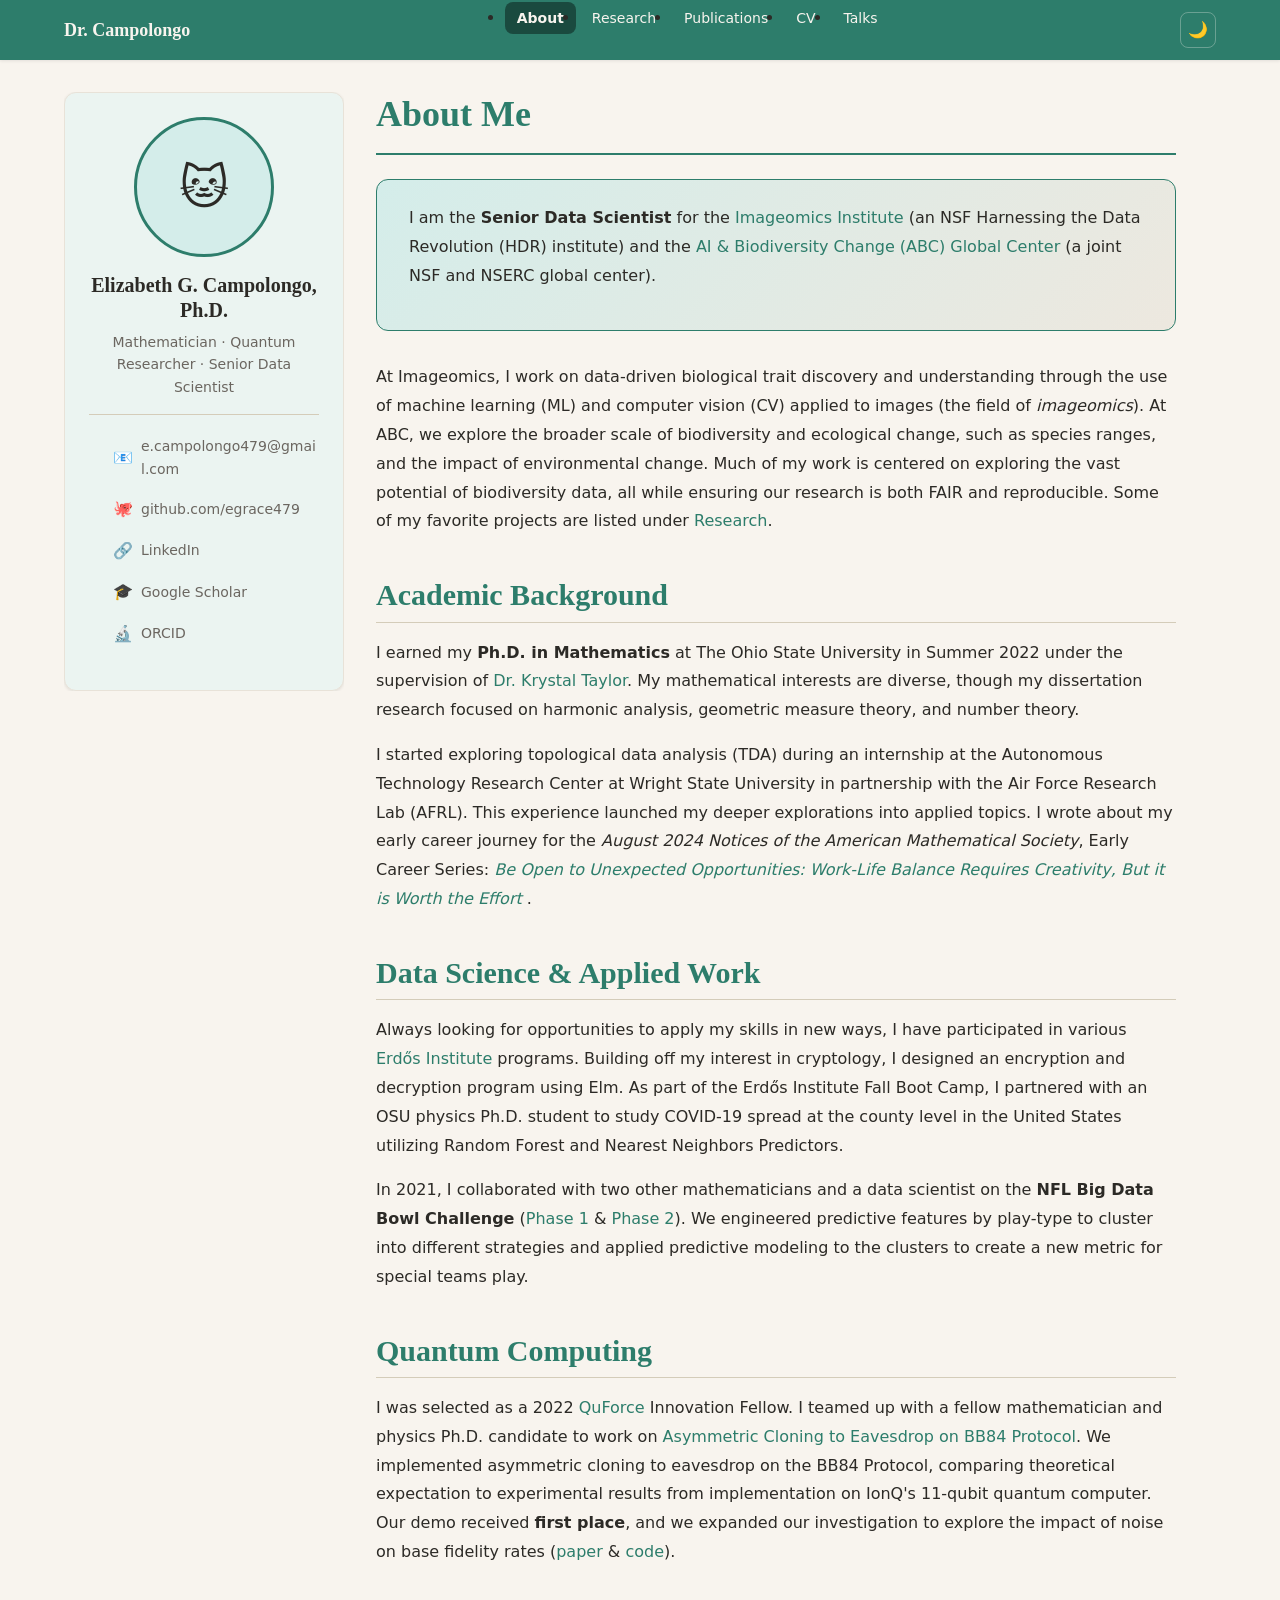
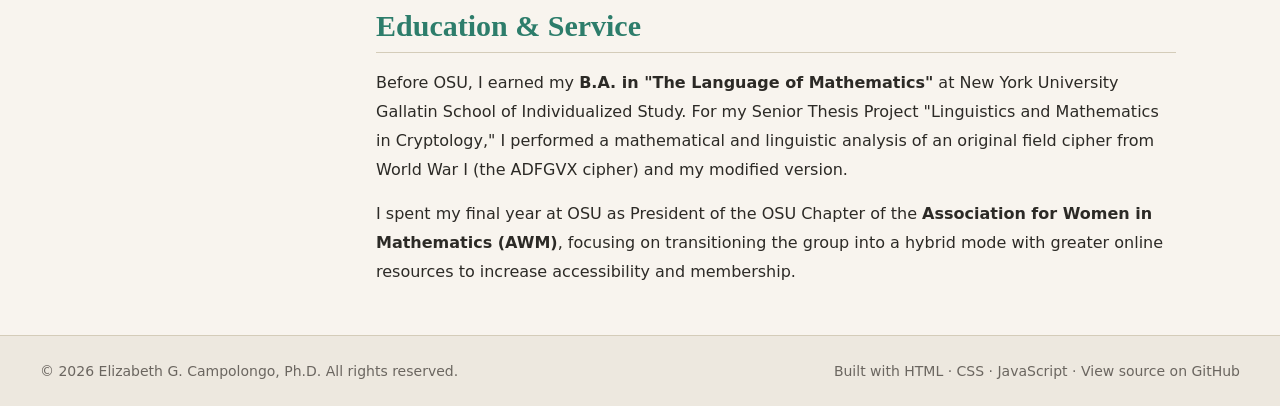
==== index.html @ 902d4674 "Add complete HTML/CSS/JS website redesign with dark mode and cat theme Agent-Logs-Url: https://githu" ====
<!DOCTYPE html>
<html lang="en" data-theme="light">
<head>
  <meta charset="UTF-8">
  <meta name="viewport" content="width=device-width, initial-scale=1.0">
  <meta name="description"
        content="Elizabeth G. Campolongo, Ph.D. — Mathematician, Quantum Researcher,
                 and Senior Data Scientist at the Imageomics Institute.">
  <title>About | Dr. Elizabeth G. Campolongo</title>

  <!-- Favicon -->
  <link rel="icon" type="image/png"
        href="https://github.com/user-attachments/assets/1509118f-3210-46f3-b133-2cf7e31e3d66">

  <!-- Stylesheets (order matters: variables first) -->
  <link rel="stylesheet" href="css/variables.css">
  <link rel="stylesheet" href="css/reset.css">
  <link rel="stylesheet" href="css/layout.css">
  <link rel="stylesheet" href="css/typography.css">
  <link rel="stylesheet" href="css/components.css">
  <link rel="stylesheet" href="css/responsive.css">

  <!--
    Apply saved theme before first paint to prevent a flash of the wrong theme.
    This tiny inline script must run synchronously in <head>.
  -->
  <script>
    (function () {
      var t = localStorage.getItem('egrace-theme') ||
        (window.matchMedia('(prefers-color-scheme: dark)').matches ? 'dark' : 'light');
      document.documentElement.setAttribute('data-theme', t);
    })();
  </script>
</head>
<body>

  <!-- ── Navigation (injected by components.js) ───────────────────────────── -->
  <header id="site-header" role="banner"></header>

  <!-- ── Page Body ────────────────────────────────────────────────────────── -->
  <div class="page-wrapper">

    <!-- Author sidebar (injected by components.js) -->
    <aside id="site-sidebar" role="complementary" aria-label="Author profile"></aside>

    <!-- Main content -->
    <main id="main-content" role="main">
      <article class="page-content">
        <h1 class="page-title">About Me</h1>

        <!-- Quick-role intro highlight -->
        <div class="highlight-box" role="note">
          <p>
            I am the <strong>Senior Data Scientist</strong> for the
            <a href="https://imageomics.org/" target="_blank" rel="noopener noreferrer">Imageomics Institute</a>
            (an NSF Harnessing the Data Revolution (HDR) institute) and the
            <a href="http://abcresearchcenter.org/" target="_blank" rel="noopener noreferrer">AI &amp; Biodiversity Change (ABC) Global Center</a>
            (a joint NSF and NSERC global center).
          </p>
        </div>

        <!-- Bio -->
        <p>
          At Imageomics, I work on data-driven biological trait discovery and understanding
          through the use of machine learning (ML) and computer vision (CV) applied to images
          (the field of <em>imageomics</em>). At ABC, we explore the broader scale of biodiversity
          and ecological change, such as species ranges, and the impact of environmental change.
          Much of my work is centered on exploring the vast potential of biodiversity data, all
          while ensuring our research is both FAIR and reproducible.
          Some of my favorite projects are listed under <a href="research.html">Research</a>.
        </p>

        <h2>Academic Background</h2>
        <p>
          I earned my <strong>Ph.D. in Mathematics</strong> at The Ohio State University in
          Summer 2022 under the supervision of
          <a href="https://u.osu.edu/taylor.2952/" target="_blank" rel="noopener noreferrer">Dr. Krystal Taylor</a>.
          My mathematical interests are diverse, though my dissertation research focused on
          harmonic analysis, geometric measure theory, and number theory.
        </p>
        <p>
          I started exploring topological data analysis (TDA) during an internship at the
          Autonomous Technology Research Center at Wright State University in partnership with
          the Air Force Research Lab (AFRL). This experience launched my deeper explorations
          into applied topics. I wrote about my early career journey for the
          <em>August 2024 Notices of the American Mathematical Society</em>, Early Career Series:
          <a href="https://www.ams.org/journals/notices/202407/noti2970/noti2970.html?adat=August%202024&trk=2970&pdfissue=202407&pdffile=rnoti-p892.pdf&cat=none&type=.html"
             target="_blank" rel="noopener noreferrer">
            <em>Be Open to Unexpected Opportunities: Work-Life Balance Requires Creativity,
            But it is Worth the Effort</em>
          </a>.
        </p>

        <h2>Data Science &amp; Applied Work</h2>
        <p>
          Always looking for opportunities to apply my skills in new ways, I have participated
          in various
          <a href="https://www.erdosinstitute.org/" target="_blank" rel="noopener noreferrer">Erdős Institute</a>
          programs. Building off my interest in cryptology, I designed an encryption and
          decryption program using Elm. As part of the Erdős Institute Fall Boot Camp, I
          partnered with an OSU physics Ph.D. student to study COVID-19 spread at the county
          level in the United States utilizing Random Forest and Nearest Neighbors Predictors.
        </p>
        <p>
          In 2021, I collaborated with two other mathematicians and a data scientist on the
          <strong>NFL Big Data Bowl Challenge</strong>
          (<a href="https://github.com/egrace479/NFL-BDB-2022" target="_blank" rel="noopener noreferrer">Phase 1</a>
          &amp;
          <a href="https://github.com/egrace479/NFL_TDA" target="_blank" rel="noopener noreferrer">Phase 2</a>).
          We engineered predictive features by play-type to cluster into different strategies
          and applied predictive modeling to the clusters to create a new metric for special
          teams play.
        </p>

        <h2>Quantum Computing</h2>
        <p>
          I was selected as a 2022
          <a href="https://quforce.org/" target="_blank" rel="noopener noreferrer">QuForce</a>
          Innovation Fellow. I teamed up with a fellow mathematician and physics Ph.D. candidate
          to work on
          <a href="https://github.com/egrace479/QuForceBB84Proj" target="_blank" rel="noopener noreferrer">Asymmetric Cloning to Eavesdrop on BB84 Protocol</a>.
          We implemented asymmetric cloning to eavesdrop on the BB84 Protocol, comparing
          theoretical expectation to experimental results from implementation on IonQ's 11-qubit
          quantum computer. Our demo received <strong>first place</strong>, and we expanded our
          investigation to explore the impact of noise on base fidelity rates
          (<a href="https://arxiv.org/abs/2409.16284" target="_blank" rel="noopener noreferrer">paper</a>
          &amp;
          <a href="https://github.com/egrace479/asymmetric-cloning-BB84" target="_blank" rel="noopener noreferrer">code</a>).
        </p>

        <h2>Education &amp; Service</h2>
        <p>
          Before OSU, I earned my <strong>B.A. in "The Language of Mathematics"</strong> at
          New York University Gallatin School of Individualized Study. For my Senior Thesis
          Project "Linguistics and Mathematics in Cryptology," I performed a mathematical and
          linguistic analysis of an original field cipher from World War I (the ADFGVX cipher)
          and my modified version.
        </p>
        <p>
          I spent my final year at OSU as President of the OSU Chapter of the
          <strong>Association for Women in Mathematics (AWM)</strong>, focusing on transitioning
          the group into a hybrid mode with greater online resources to increase accessibility
          and membership.
        </p>
      </article>
    </main>
  </div>

  <!-- ── Footer (injected by components.js) ───────────────────────────────── -->
  <footer id="site-footer" role="contentinfo"></footer>

  <!-- Scripts -->
  <script src="js/components.js"></script>
  <script src="js/site.js"></script>
  <script>
    // Initialize shared components and site behaviour
    SiteComponents.init({ activePage: 'about' });
    SiteApp.init();
  </script>
</body>
</html>
---- css/variables.css ----
/**
 * CSS Custom Properties (Design Tokens)
 * ======================================
 * All theme colors, typography, spacing, and other design tokens are defined
 * here as CSS custom properties. To change the look of the site, edit these
 * values. Light-mode tokens live on :root; dark-mode overrides live on
 * [data-theme="dark"].
 *
 * Color Palette Inspiration
 * --------------------------
 * Warm academic tones pulled from the site mascot (a gray-striped cat with
 * vivid green eyes, bookshelf backgrounds, and warm wood tones).
 */

/* ── Light Mode (default) ─────────────────────────────────────────────────── */
:root {
  /* Backgrounds */
  --bg-primary:      #F8F4EE;  /* warm cream — main page background            */
  --bg-secondary:    #EDE8DF;  /* slightly darker cream — alternating sections  */
  --bg-sidebar:      #EBF4F1;  /* soft mint — sidebar background               */
  --bg-card:         #FFFFFF;  /* white — card / panel backgrounds             */
  --bg-code:         #F3EFE8;  /* warm off-white — inline code backgrounds     */

  /* Text */
  --text-primary:    #2C2A26;  /* warm charcoal — body text                    */
  --text-secondary:  #6B6660;  /* medium warm gray — captions, meta text       */
  --text-inverted:   #F8F4EE;  /* light cream — text on dark backgrounds       */

  /* Accent Colors */
  --accent-primary:  #2D7D6B;  /* deep teal (cat-eye green meets scholarly)    */
  --accent-hover:    #235F52;  /* darker teal — hover/active state             */
  --accent-secondary:#5B8A3C;  /* forest green — secondary emphasis            */
  --accent-warm:     #C17F3B;  /* warm amber — warm highlights, tags           */
  --accent-light:    #D4EDEA;  /* very light teal — subtle backgrounds         */

  /* Links */
  --link-color:      #2D7D6B;
  --link-hover:      #235F52;
  --link-visited:    #4A6B8A;

  /* Borders & Dividers */
  --border-color:    #D4CCB9;
  --border-subtle:   #E8E2D8;

  /* Shadows */
  --shadow-sm:       0 1px 3px rgba(44, 42, 38, 0.10);
  --shadow-md:       0 4px 12px rgba(44, 42, 38, 0.12);
  --shadow-lg:       0 8px 24px rgba(44, 42, 38, 0.14);

  /* Navigation */
  --nav-bg:          #2D7D6B;
  --nav-text:        #F8F4EE;
  --nav-hover-bg:    #235F52;
  --nav-active-bg:   #1A4A3F;

  /* ── Typography ──────────────────────────────────────────────────────────── */
  --font-serif:      Georgia, 'Times New Roman', Times, serif;
  --font-sans:       system-ui, -apple-system, 'Segoe UI', Roboto, Helvetica, Arial, sans-serif;
  --font-mono:       'SFMono-Regular', Consolas, 'Liberation Mono', Menlo, monospace;

  --font-size-xs:    0.75rem;   /*  12px */
  --font-size-sm:    0.875rem;  /*  14px */
  --font-size-base:  1rem;      /*  16px */
  --font-size-md:    1.125rem;  /*  18px */
  --font-size-lg:    1.25rem;   /*  20px */
  --font-size-xl:    1.5rem;    /*  24px */
  --font-size-2xl:   1.875rem;  /*  30px */
  --font-size-3xl:   2.25rem;   /*  36px */

  --line-height-tight:  1.25;
  --line-height-normal: 1.6;
  --line-height-loose:  1.8;

  --font-weight-normal: 400;
  --font-weight-medium: 500;
  --font-weight-semi:   600;
  --font-weight-bold:   700;

  /* ── Spacing ─────────────────────────────────────────────────────────────── */
  --space-1:   0.25rem;   /*  4px */
  --space-2:   0.5rem;    /*  8px */
  --space-3:   0.75rem;   /* 12px */
  --space-4:   1rem;      /* 16px */
  --space-5:   1.25rem;   /* 20px */
  --space-6:   1.5rem;    /* 24px */
  --space-8:   2rem;      /* 32px */
  --space-10:  2.5rem;    /* 40px */
  --space-12:  3rem;      /* 48px */
  --space-16:  4rem;      /* 64px */

  /* ── Layout ──────────────────────────────────────────────────────────────── */
  --sidebar-width:   280px;
  --content-max-width: 800px;
  --page-max-width:  1200px;
  --nav-height:      60px;

  /* ── Border Radius ───────────────────────────────────────────────────────── */
  --radius-sm:   4px;
  --radius-md:   8px;
  --radius-lg:   12px;
  --radius-full: 9999px;

  /* ── Transitions ─────────────────────────────────────────────────────────── */
  --transition-fast:   150ms ease;
  --transition-normal: 250ms ease;
  --transition-slow:   400ms ease;
}

/* ── Dark Mode ────────────────────────────────────────────────────────────── */
[data-theme="dark"] {
  /* Backgrounds */
  --bg-primary:      #1C1E2B;  /* dark navy                                    */
  --bg-secondary:    #252836;  /* slightly lighter navy                        */
  --bg-sidebar:      #1A2626;  /* dark teal-black                              */
  --bg-card:         #252836;  /* card backgrounds                             */
  --bg-code:         #1F2232;  /* darker navy for code                         */

  /* Text */
  --text-primary:    #E6E2DC;  /* light warm cream                             */
  --text-secondary:  #A8A4A0;  /* medium light warm gray                       */
  --text-inverted:   #1C1E2B;  /* dark — text on light backgrounds             */

  /* Accent Colors */
  --accent-primary:  #4DBFA0;  /* lighter teal for readability on dark bg      */
  --accent-hover:    #3DA88A;  /* slightly darker teal                         */
  --accent-secondary:#7EC354;  /* lighter forest green                         */
  --accent-warm:     #E0A455;  /* lighter amber                                */
  --accent-light:    #1E3535;  /* dark teal — subtle background on dark        */

  /* Links */
  --link-color:      #4DBFA0;
  --link-hover:      #3DA88A;
  --link-visited:    #7A9CC0;

  /* Borders & Dividers */
  --border-color:    #3A4050;
  --border-subtle:   #2E3240;

  /* Shadows */
  --shadow-sm:       0 1px 3px rgba(0, 0, 0, 0.30);
  --shadow-md:       0 4px 12px rgba(0, 0, 0, 0.40);
  --shadow-lg:       0 8px 24px rgba(0, 0, 0, 0.50);

  /* Navigation */
  --nav-bg:          #1A2626;
  --nav-text:        #E6E2DC;
  --nav-hover-bg:    #243535;
  --nav-active-bg:   #2D7D6B;
}
---- css/layout.css ----
/**
 * Layout
 * =======
 * Structural layout: navigation, page wrapper, sidebar, main content area,
 * and footer. Uses CSS Grid and Flexbox for a clean, responsive two-column
 * layout (sidebar + main content).
 */

/* ── Body ─────────────────────────────────────────────────────────────────── */
body {
  background-color: var(--bg-primary);
  color: var(--text-primary);
  font-family: var(--font-sans);
  font-size: var(--font-size-base);
  min-height: 100vh;
  display: flex;
  flex-direction: column;
  transition: background-color var(--transition-normal),
              color var(--transition-normal);
}

/* ── Top Navigation ───────────────────────────────────────────────────────── */
#site-header {
  position: sticky;
  top: 0;
  z-index: 100;
  background-color: var(--nav-bg);
  box-shadow: var(--shadow-sm);
}

.masthead {
  display: flex;
  align-items: center;
  justify-content: space-between;
  max-width: var(--page-max-width);
  margin: 0 auto;
  padding: 0 var(--space-6);
  height: var(--nav-height);
  gap: var(--space-4);
}

/* Site logo / name in nav */
.masthead__title {
  font-family: var(--font-serif);
  font-size: var(--font-size-md);
  font-weight: var(--font-weight-bold);
  color: var(--nav-text);
  text-decoration: none;
  white-space: nowrap;
  display: flex;
  align-items: center;
  gap: var(--space-2);
  flex-shrink: 0;
}

.masthead__title:hover,
.masthead__title:visited {
  color: var(--nav-text);
  text-decoration-color: transparent;
}

.masthead__title img {
  width: 32px;
  height: 32px;
  border-radius: var(--radius-full);
  object-fit: cover;
}

/* Navigation links */
.masthead__nav {
  display: flex;
  align-items: center;
  gap: var(--space-1);
  list-style: none;
  flex-wrap: wrap;
}

.masthead__nav-link {
  color: var(--nav-text);
  text-decoration: none;
  font-size: var(--font-size-sm);
  font-weight: var(--font-weight-medium);
  padding: var(--space-2) var(--space-3);
  border-radius: var(--radius-md);
  transition: background-color var(--transition-fast);
  white-space: nowrap;
}

.masthead__nav-link:hover,
.masthead__nav-link:visited {
  color: var(--nav-text);
  background-color: var(--nav-hover-bg);
  text-decoration-color: transparent;
}

.masthead__nav-link.active {
  background-color: var(--nav-active-bg);
  font-weight: var(--font-weight-semi);
}

/* Theme toggle and mobile menu buttons (right side of nav) */
.masthead__controls {
  display: flex;
  align-items: center;
  gap: var(--space-2);
  flex-shrink: 0;
}

.btn-icon {
  display: flex;
  align-items: center;
  justify-content: center;
  width: 36px;
  height: 36px;
  border-radius: var(--radius-md);
  color: var(--nav-text);
  background: transparent;
  border: 1px solid rgba(248, 244, 238, 0.3);
  cursor: pointer;
  font-size: var(--font-size-base);
  transition: background-color var(--transition-fast);
  line-height: 1;
}

.btn-icon:hover {
  background-color: var(--nav-hover-bg);
}

/* Mobile menu toggle — hidden on desktop */
#mobile-menu-toggle {
  display: none;
}

/* ── Page Wrapper (sidebar + main) ────────────────────────────────────────── */
.page-wrapper {
  display: flex;
  align-items: flex-start;
  max-width: var(--page-max-width);
  margin: 0 auto;
  padding: var(--space-8) var(--space-6);
  gap: var(--space-8);
  flex: 1;
  width: 100%;
}

/* ── Sidebar (Author Profile) ─────────────────────────────────────────────── */
#site-sidebar {
  width: var(--sidebar-width);
  flex-shrink: 0;
  position: sticky;
  top: calc(var(--nav-height) + var(--space-4));
  max-height: calc(100vh - var(--nav-height) - var(--space-8));
  overflow-y: auto;
  /* Hide scrollbar but allow scrolling */
  scrollbar-width: thin;
  scrollbar-color: var(--border-color) transparent;
}

.author-profile {
  background-color: var(--bg-sidebar);
  border-radius: var(--radius-lg);
  padding: var(--space-6);
  border: 1px solid var(--border-subtle);
  box-shadow: var(--shadow-sm);
  text-align: center;
}

.author-profile__avatar {
  width: 140px;
  height: 140px;
  border-radius: var(--radius-full);
  object-fit: cover;
  border: 3px solid var(--accent-primary);
  margin: 0 auto var(--space-4);
  box-shadow: var(--shadow-md);
}

/* Fallback avatar if image fails to load */
.author-profile__avatar-placeholder {
  width: 140px;
  height: 140px;
  border-radius: var(--radius-full);
  background-color: var(--accent-light);
  border: 3px solid var(--accent-primary);
  margin: 0 auto var(--space-4);
  display: flex;
  align-items: center;
  justify-content: center;
  font-size: 3rem;
}

.author-profile__name {
  font-family: var(--font-serif);
  font-size: var(--font-size-lg);
  font-weight: var(--font-weight-bold);
  color: var(--text-primary);
  margin-bottom: var(--space-2);
  line-height: var(--line-height-tight);
}

.author-profile__bio {
  font-size: var(--font-size-sm);
  color: var(--text-secondary);
  margin-bottom: var(--space-4);
  line-height: var(--line-height-normal);
}

.author-profile__divider {
  border-top: 1px solid var(--border-color);
  margin: var(--space-4) 0;
}

/* Contact and social links in sidebar */
.author-profile__links {
  list-style: none;
  text-align: left;
}

.author-profile__links li {
  display: flex;
  align-items: center;
  gap: var(--space-2);
  font-size: var(--font-size-sm);
  padding: var(--space-1) 0;
}

.author-profile__links a {
  color: var(--text-secondary);
  text-decoration: none;
  word-break: break-all;
  transition: color var(--transition-fast);
}

.author-profile__links a:hover {
  color: var(--accent-primary);
  text-decoration-color: var(--accent-primary);
}

.author-profile__links .link-icon {
  font-size: var(--font-size-base);
  flex-shrink: 0;
  width: 20px;
  text-align: center;
}

/* ── Main Content Area ────────────────────────────────────────────────────── */
#main-content {
  flex: 1;
  min-width: 0; /* prevent flex children from overflowing */
}

.page-content {
  max-width: var(--content-max-width);
}

/* ── Footer ───────────────────────────────────────────────────────────────── */
#site-footer {
  background-color: var(--bg-secondary);
  border-top: 1px solid var(--border-color);
  padding: var(--space-6) var(--space-6);
  margin-top: auto;
}

.footer-inner {
  max-width: var(--page-max-width);
  margin: 0 auto;
  display: flex;
  flex-wrap: wrap;
  align-items: center;
  justify-content: space-between;
  gap: var(--space-4);
  font-size: var(--font-size-sm);
  color: var(--text-secondary);
}

.footer-inner a {
  color: var(--text-secondary);
}

.footer-inner a:hover {
  color: var(--accent-primary);
}
---- css/typography.css ----
/**
 * Typography
 * ===========
 * Font sizes, weights, spacing, and styles for all text content. Headings
 * use a serif font (academic feel); body uses a clean sans-serif.
 */

/* ── Headings ─────────────────────────────────────────────────────────────── */
h1, h2, h3, h4, h5, h6 {
  font-family: var(--font-serif);
  color: var(--text-primary);
  line-height: var(--line-height-tight);
  font-weight: var(--font-weight-bold);
}

.page-title {
  font-size: var(--font-size-3xl);
  margin-bottom: var(--space-6);
  padding-bottom: var(--space-4);
  border-bottom: 2px solid var(--accent-primary);
  color: var(--accent-primary);
}

h2 {
  font-size: var(--font-size-2xl);
  margin-top: var(--space-10);
  margin-bottom: var(--space-4);
  color: var(--accent-primary);
  padding-bottom: var(--space-2);
  border-bottom: 1px solid var(--border-color);
}

h3 {
  font-size: var(--font-size-xl);
  margin-top: var(--space-6);
  margin-bottom: var(--space-3);
  color: var(--text-primary);
}

h4 {
  font-size: var(--font-size-lg);
  margin-top: var(--space-5);
  margin-bottom: var(--space-2);
  color: var(--text-primary);
}

h5 {
  font-size: var(--font-size-base);
  margin-top: var(--space-4);
  margin-bottom: var(--space-2);
  font-weight: var(--font-weight-semi);
  color: var(--text-secondary);
  text-transform: uppercase;
  letter-spacing: 0.05em;
}

/* ── Body Text ────────────────────────────────────────────────────────────── */
p {
  margin-bottom: var(--space-4);
  line-height: var(--line-height-loose);
  color: var(--text-primary);
}

/* ── Lists ────────────────────────────────────────────────────────────────── */
ul, ol {
  padding-left: var(--space-6);
  margin-bottom: var(--space-4);
}

li {
  margin-bottom: var(--space-2);
  line-height: var(--line-height-normal);
}

ul li {
  list-style-type: disc;
}

ol li {
  list-style-type: decimal;
}

/* Nested lists */
ul ul, ol ol, ul ol, ol ul {
  margin-top: var(--space-2);
  margin-bottom: var(--space-2);
}

/* ── Inline Elements ──────────────────────────────────────────────────────── */
strong, b {
  font-weight: var(--font-weight-bold);
}

em, i {
  font-style: italic;
}

/* Inline code */
code {
  font-family: var(--font-mono);
  font-size: 0.9em;
  background-color: var(--bg-code);
  color: var(--accent-warm);
  padding: 0.1em 0.35em;
  border-radius: var(--radius-sm);
  border: 1px solid var(--border-subtle);
}

/* Code blocks */
pre {
  background-color: var(--bg-code);
  border: 1px solid var(--border-color);
  border-radius: var(--radius-md);
  padding: var(--space-4);
  overflow-x: auto;
  margin-bottom: var(--space-6);
}

pre code {
  background: none;
  border: none;
  padding: 0;
  font-size: var(--font-size-sm);
  color: var(--text-primary);
}

/* Blockquotes */
blockquote {
  border-left: 4px solid var(--accent-primary);
  padding: var(--space-3) var(--space-5);
  margin: var(--space-6) 0;
  background-color: var(--accent-light);
  border-radius: 0 var(--radius-md) var(--radius-md) 0;
  font-style: italic;
  color: var(--text-secondary);
}

blockquote p:last-child {
  margin-bottom: 0;
}

/* ── CV / Academic Entries ────────────────────────────────────────────────── */
/* Used for CV-style "entry" sections */
.cv-section {
  margin-bottom: var(--space-8);
}

.cv-entry {
  margin-bottom: var(--space-6);
  padding-bottom: var(--space-6);
  border-bottom: 1px solid var(--border-subtle);
}

.cv-entry:last-child {
  border-bottom: none;
}

.cv-entry__header {
  display: flex;
  flex-wrap: wrap;
  justify-content: space-between;
  align-items: baseline;
  gap: var(--space-2);
  margin-bottom: var(--space-2);
}

.cv-entry__title {
  font-family: var(--font-serif);
  font-size: var(--font-size-md);
  font-weight: var(--font-weight-semi);
  color: var(--text-primary);
}

.cv-entry__org {
  font-style: italic;
  color: var(--text-secondary);
}

.cv-entry__date {
  font-size: var(--font-size-sm);
  color: var(--text-secondary);
  white-space: nowrap;
}

.cv-entry__details {
  font-size: var(--font-size-sm);
  color: var(--text-primary);
  margin-top: var(--space-2);
}

.cv-entry__details ul {
  margin-bottom: 0;
}

/* Publication entry */
.pub-entry {
  margin-bottom: var(--space-5);
  padding: var(--space-4);
  background-color: var(--bg-card);
  border: 1px solid var(--border-subtle);
  border-left: 4px solid var(--accent-primary);
  border-radius: 0 var(--radius-md) var(--radius-md) 0;
  transition: box-shadow var(--transition-fast);
}

.pub-entry:hover {
  box-shadow: var(--shadow-md);
}

.pub-entry__title {
  font-weight: var(--font-weight-semi);
  margin-bottom: var(--space-1);
  color: var(--text-primary);
}

.pub-entry__authors {
  font-size: var(--font-size-sm);
  color: var(--text-secondary);
  margin-bottom: var(--space-1);
}

.pub-entry__venue {
  font-size: var(--font-size-sm);
  color: var(--text-secondary);
  font-style: italic;
  margin-bottom: var(--space-2);
}

.pub-entry__links {
  display: flex;
  flex-wrap: wrap;
  gap: var(--space-2);
}

/* Download CV button area */
.cv-download-banner {
  display: flex;
  align-items: center;
  gap: var(--space-4);
  background-color: var(--accent-light);
  border: 1px solid var(--accent-primary);
  border-radius: var(--radius-md);
  padding: var(--space-4) var(--space-6);
  margin-bottom: var(--space-8);
}

.cv-download-banner p {
  margin-bottom: 0;
  color: var(--text-secondary);
  font-size: var(--font-size-sm);
}
---- css/components.css ----
/**
 * Components
 * ===========
 * Reusable UI components: buttons, badges/tags, cards, notices, and the
 * research project cards used on the Research page.
 */

/* ── Buttons ──────────────────────────────────────────────────────────────── */
.btn {
  display: inline-flex;
  align-items: center;
  justify-content: center;
  gap: var(--space-2);
  padding: var(--space-3) var(--space-5);
  font-size: var(--font-size-sm);
  font-weight: var(--font-weight-medium);
  border-radius: var(--radius-md);
  text-decoration: none;
  cursor: pointer;
  transition: background-color var(--transition-fast),
              color var(--transition-fast),
              box-shadow var(--transition-fast),
              border-color var(--transition-fast);
  border: 2px solid transparent;
  line-height: 1;
  white-space: nowrap;
}

/* Primary button */
.btn-primary {
  background-color: var(--accent-primary);
  color: var(--text-inverted);
  border-color: var(--accent-primary);
}

.btn-primary:hover,
.btn-primary:visited {
  background-color: var(--accent-hover);
  border-color: var(--accent-hover);
  color: var(--text-inverted);
  text-decoration-color: transparent;
  box-shadow: var(--shadow-md);
}

/* Outlined button */
.btn-outline {
  background-color: transparent;
  color: var(--accent-primary);
  border-color: var(--accent-primary);
}

.btn-outline:hover,
.btn-outline:visited {
  background-color: var(--accent-primary);
  color: var(--text-inverted);
  text-decoration-color: transparent;
}

/* Small button variant */
.btn-sm {
  padding: var(--space-1) var(--space-3);
  font-size: var(--font-size-xs);
}

/* ── Badges / Tags ────────────────────────────────────────────────────────── */
.badge {
  display: inline-flex;
  align-items: center;
  padding: 2px var(--space-3);
  font-size: var(--font-size-xs);
  font-weight: var(--font-weight-medium);
  border-radius: var(--radius-full);
  line-height: 1.6;
  white-space: nowrap;
  text-decoration: none;
}

.badge-teal {
  background-color: var(--accent-light);
  color: var(--accent-primary);
  border: 1px solid var(--accent-primary);
}

.badge-green {
  background-color: #EAF3E3;
  color: var(--accent-secondary);
  border: 1px solid var(--accent-secondary);
}

[data-theme="dark"] .badge-green {
  background-color: #1E2E18;
}

.badge-warm {
  background-color: #F7EDD8;
  color: #8B5A0A;
  border: 1px solid var(--accent-warm);
}

[data-theme="dark"] .badge-warm {
  background-color: #2E2010;
  color: var(--accent-warm);
}

/* ── Project / Research Cards ─────────────────────────────────────────────── */
.card {
  background-color: var(--bg-card);
  border: 1px solid var(--border-subtle);
  border-radius: var(--radius-lg);
  padding: var(--space-6);
  transition: box-shadow var(--transition-normal),
              transform var(--transition-normal);
}

.card:hover {
  box-shadow: var(--shadow-md);
  transform: translateY(-2px);
}

.card__title {
  font-family: var(--font-serif);
  font-size: var(--font-size-lg);
  font-weight: var(--font-weight-semi);
  color: var(--text-primary);
  margin-bottom: var(--space-2);
}

.card__title a {
  color: inherit;
  text-decoration: none;
}

.card__title a:hover {
  color: var(--accent-primary);
  text-decoration-color: var(--accent-primary);
}

.card__meta {
  font-size: var(--font-size-sm);
  color: var(--text-secondary);
  margin-bottom: var(--space-3);
  font-style: italic;
}

.card__description {
  font-size: var(--font-size-sm);
  color: var(--text-secondary);
  line-height: var(--line-height-normal);
  margin-bottom: var(--space-4);
}

.card__footer {
  display: flex;
  flex-wrap: wrap;
  gap: var(--space-2);
  align-items: center;
}

/* Project card grid */
.card-grid {
  display: grid;
  grid-template-columns: repeat(auto-fill, minmax(280px, 1fr));
  gap: var(--space-5);
  margin-bottom: var(--space-8);
}

/* ── Highlight / Featured Section ─────────────────────────────────────────── */
.highlight-box {
  background: linear-gradient(135deg, var(--accent-light) 0%, var(--bg-secondary) 100%);
  border: 1px solid var(--accent-primary);
  border-radius: var(--radius-lg);
  padding: var(--space-6) var(--space-8);
  margin-bottom: var(--space-8);
}

.highlight-box h2 {
  border-bottom: none;
  margin-top: 0;
  font-size: var(--font-size-xl);
}

/* ── Notice / Alert Boxes ─────────────────────────────────────────────────── */
.notice {
  border-radius: var(--radius-md);
  padding: var(--space-4) var(--space-5);
  margin-bottom: var(--space-5);
  border-left: 4px solid;
  font-size: var(--font-size-sm);
}

.notice p:last-child { margin-bottom: 0; }

.notice-info {
  background-color: var(--accent-light);
  border-color: var(--accent-primary);
  color: var(--text-primary);
}

.notice-warm {
  background-color: #FEF3E2;
  border-color: var(--accent-warm);
  color: var(--text-primary);
}

[data-theme="dark"] .notice-warm {
  background-color: #2A2010;
}

/* ── Award / Recognition Items ────────────────────────────────────────────── */
.award-item {
  display: flex;
  align-items: flex-start;
  gap: var(--space-3);
  padding: var(--space-3) 0;
  border-bottom: 1px solid var(--border-subtle);
}

.award-item:last-child {
  border-bottom: none;
}

.award-item__icon {
  font-size: var(--font-size-lg);
  flex-shrink: 0;
  margin-top: 2px;
}

.award-item__text {
  font-size: var(--font-size-sm);
  color: var(--text-primary);
  line-height: var(--line-height-normal);
}

/* ── Skills Grid ──────────────────────────────────────────────────────────── */
.skills-grid {
  display: grid;
  grid-template-columns: repeat(auto-fill, minmax(240px, 1fr));
  gap: var(--space-4);
  margin-bottom: var(--space-6);
}

.skill-category {
  background-color: var(--bg-card);
  border: 1px solid var(--border-subtle);
  border-radius: var(--radius-md);
  padding: var(--space-4);
}

.skill-category h4 {
  font-size: var(--font-size-sm);
  text-transform: uppercase;
  letter-spacing: 0.05em;
  color: var(--accent-primary);
  margin-bottom: var(--space-3);
  margin-top: 0;
}

.skill-tags {
  display: flex;
  flex-wrap: wrap;
  gap: var(--space-2);
}

/* ── 404 Page ─────────────────────────────────────────────────────────────── */
.page-404 {
  display: flex;
  flex-direction: column;
  align-items: center;
  text-align: center;
  padding: var(--space-12) var(--space-6);
  min-height: 60vh;
  justify-content: center;
}

.page-404 img {
  max-width: 560px;
  width: 100%;
  border-radius: var(--radius-lg);
  box-shadow: var(--shadow-lg);
  margin-bottom: var(--space-8);
}

.page-404 h1 {
  font-size: var(--font-size-3xl);
  color: var(--accent-primary);
  margin-bottom: var(--space-3);
}

.page-404 p {
  color: var(--text-secondary);
  font-size: var(--font-size-md);
  margin-bottom: var(--space-6);
  max-width: 420px;
}

/* ── Table of Contents / Jump Links ──────────────────────────────────────── */
.toc {
  background-color: var(--bg-secondary);
  border: 1px solid var(--border-color);
  border-radius: var(--radius-md);
  padding: var(--space-4) var(--space-5);
  margin-bottom: var(--space-8);
  font-size: var(--font-size-sm);
}

.toc__title {
  font-weight: var(--font-weight-semi);
  color: var(--text-secondary);
  text-transform: uppercase;
  letter-spacing: 0.05em;
  font-size: var(--font-size-xs);
  margin-bottom: var(--space-3);
  font-family: var(--font-sans);
}

.toc ul {
  list-style: none;
  padding: 0;
  margin: 0;
}

.toc li {
  margin-bottom: var(--space-1);
}

.toc a {
  color: var(--text-secondary);
  text-decoration: none;
  font-size: var(--font-size-sm);
}

.toc a:hover {
  color: var(--accent-primary);
}
---- css/responsive.css ----
/**
 * Responsive Design
 * ==================
 * Media queries for tablet and mobile viewports. The site uses a
 * desktop-first approach with breakpoints at 900px (tablet) and 600px
 * (mobile). The sidebar collapses into a drawer on small screens.
 *
 * Breakpoints:
 *   lg  > 900px  — full desktop layout (sidebar + content side-by-side)
 *   md  ≤ 900px  — tablet: sidebar collapses, single column
 *   sm  ≤ 600px  — mobile: tighter padding, stacked nav
 */

/* ── Tablet (≤ 900px) ─────────────────────────────────────────────────────── */
@media (max-width: 900px) {
  /* Show mobile menu toggle, hide desktop nav */
  #mobile-menu-toggle {
    display: flex;
  }

  .masthead__nav {
    /* Off-canvas drawer */
    position: fixed;
    top: var(--nav-height);
    right: 0;
    width: 240px;
    height: calc(100vh - var(--nav-height));
    background-color: var(--nav-bg);
    flex-direction: column;
    align-items: flex-start;
    gap: 0;
    padding: var(--space-4) var(--space-4);
    box-shadow: var(--shadow-lg);
    transform: translateX(100%);
    transition: transform var(--transition-normal);
    z-index: 99;
    overflow-y: auto;
    flex-wrap: nowrap;
  }

  .masthead__nav.is-open {
    transform: translateX(0);
  }

  .masthead__nav-link {
    width: 100%;
    padding: var(--space-3) var(--space-4);
    border-radius: var(--radius-sm);
  }

  /* Overlay when mobile menu is open */
  .nav-overlay {
    display: none;
    position: fixed;
    inset: 0;
    background: rgba(0,0,0,0.4);
    z-index: 98;
  }

  .nav-overlay.is-open {
    display: block;
  }

  /* Stack layout: sidebar above content */
  .page-wrapper {
    flex-direction: column;
    padding: var(--space-6) var(--space-5);
    gap: var(--space-6);
  }

  /* Sidebar becomes a horizontal strip */
  #site-sidebar {
    width: 100%;
    position: static;
    max-height: none;
    overflow: visible;
  }

  .author-profile {
    display: flex;
    align-items: center;
    text-align: left;
    gap: var(--space-5);
    padding: var(--space-4) var(--space-5);
  }

  .author-profile__avatar,
  .author-profile__avatar-placeholder {
    width: 80px;
    height: 80px;
    flex-shrink: 0;
    margin: 0;
  }

  .author-profile__content {
    flex: 1;
    min-width: 0;
  }

  .author-profile__name {
    font-size: var(--font-size-base);
    margin-bottom: var(--space-1);
  }

  .author-profile__bio {
    margin-bottom: var(--space-2);
  }

  .author-profile__divider {
    display: none;
  }

  .author-profile__links {
    display: flex;
    flex-wrap: wrap;
    gap: var(--space-3) var(--space-5);
  }

  /* Tighten card grids */
  .card-grid {
    grid-template-columns: 1fr;
  }
}

/* ── Mobile (≤ 600px) ─────────────────────────────────────────────────────── */
@media (max-width: 600px) {
  :root {
    --font-size-3xl: 1.75rem;
    --font-size-2xl: 1.5rem;
  }

  .masthead {
    padding: 0 var(--space-4);
  }

  .masthead__title span {
    display: none; /* show only logo icon on very small screens */
  }

  .page-wrapper {
    padding: var(--space-4) var(--space-4);
  }

  .author-profile {
    flex-direction: column;
    text-align: center;
  }

  .author-profile__avatar,
  .author-profile__avatar-placeholder {
    margin: 0 auto;
  }

  .author-profile__links {
    justify-content: center;
  }

  .page-404 img {
    max-width: 100%;
  }

  .cv-download-banner {
    flex-direction: column;
    text-align: center;
  }

  .highlight-box {
    padding: var(--space-4) var(--space-5);
  }

  /* Full-width buttons on mobile */
  .page-404 .btn {
    width: 100%;
    justify-content: center;
  }

  /* Stack CV entry headers vertically */
  .cv-entry__header {
    flex-direction: column;
  }
}

/* ── Print ────────────────────────────────────────────────────────────────── */
@media print {
  #site-header,
  #site-sidebar,
  #site-footer {
    display: none;
  }

  .page-wrapper {
    padding: 0;
  }

  #main-content {
    width: 100%;
  }

  a {
    text-decoration: underline;
    color: inherit;
  }

  /* Show link URLs after anchors for printed CV */
  .pub-entry a[href]::after {
    content: " (" attr(href) ")";
    font-size: 0.75em;
    color: #555;
  }
}
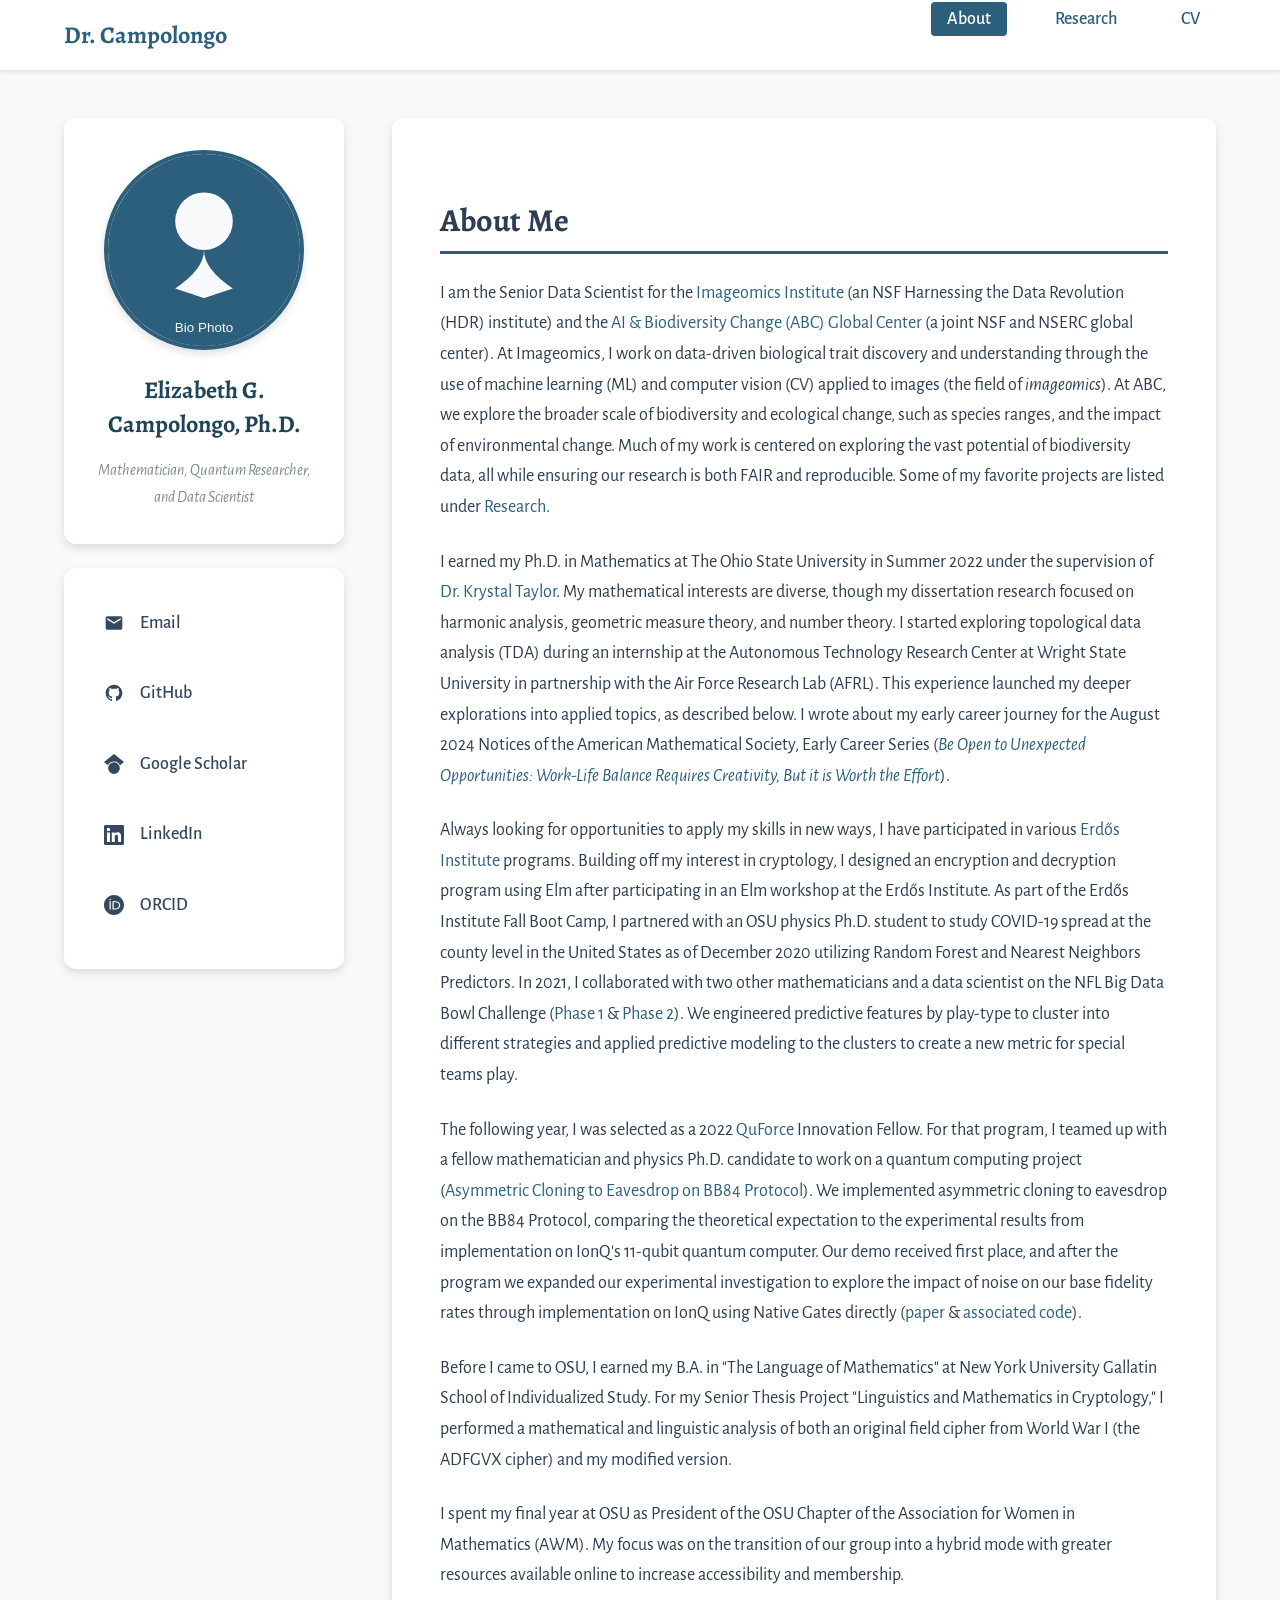
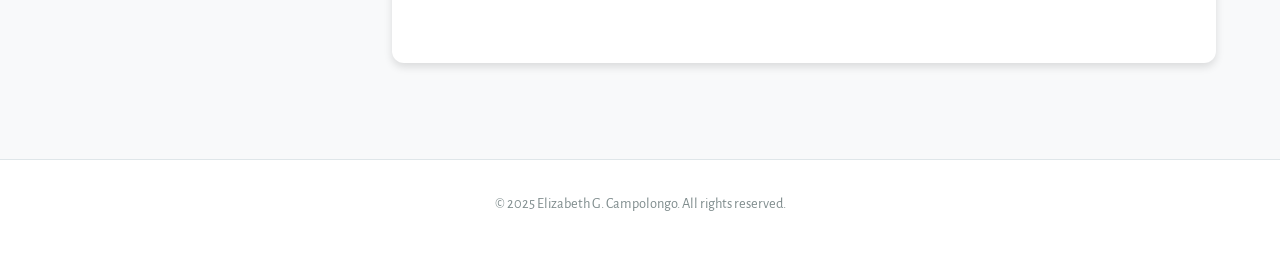
==== commit 19762730: "Add complete website structure with HTML, CSS, and documentation Agent-Logs-Url: https://github.com/" ====
--- a/index.html
+++ b/index.html
@@ -1,161 +1,108 @@
 <!DOCTYPE html>
-<html lang="en" data-theme="light">
+<html lang="en">
 <head>
-  <meta charset="UTF-8">
-  <meta name="viewport" content="width=device-width, initial-scale=1.0">
-  <meta name="description"
-        content="Elizabeth G. Campolongo, Ph.D. — Mathematician, Quantum Researcher,
-                 and Senior Data Scientist at the Imageomics Institute.">
-  <title>About | Dr. Elizabeth G. Campolongo</title>
+    <meta charset="UTF-8">
+    <meta name="viewport" content="width=device-width, initial-scale=1.0">
+    <meta name="description" content="Dr. Elizabeth G. Campolongo - Mathematician, Quantum Researcher, and Data Scientist">
+    <title>Dr. Elizabeth G. Campolongo</title>
 
-  <!-- Favicon -->
-  <link rel="icon" type="image/png"
-        href="https://github.com/user-attachments/assets/1509118f-3210-46f3-b133-2cf7e31e3d66">
+    <!-- Google Fonts -->
+    <link rel="preconnect" href="https://fonts.googleapis.com">
+    <link rel="preconnect" href="https://fonts.gstatic.com" crossorigin>
+    <link href="https://fonts.googleapis.com/css2?family=Alegreya+Sans:ital,wght@0,300;0,400;0,500;0,700;1,300;1,400&family=Alegreya:ital,wght@0,400;0,500;0,700;1,400;1,500&display=swap" rel="stylesheet">
 
-  <!-- Stylesheets (order matters: variables first) -->
-  <link rel="stylesheet" href="css/variables.css">
-  <link rel="stylesheet" href="css/reset.css">
-  <link rel="stylesheet" href="css/layout.css">
-  <link rel="stylesheet" href="css/typography.css">
-  <link rel="stylesheet" href="css/components.css">
-  <link rel="stylesheet" href="css/responsive.css">
+    <!-- Favicon -->
+    <link rel="icon" type="image/png" href="images/favicon.png">
 
-  <!--
-    Apply saved theme before first paint to prevent a flash of the wrong theme.
-    This tiny inline script must run synchronously in <head>.
-  -->
-  <script>
-    (function () {
-      var t = localStorage.getItem('egrace-theme') ||
-        (window.matchMedia('(prefers-color-scheme: dark)').matches ? 'dark' : 'light');
-      document.documentElement.setAttribute('data-theme', t);
-    })();
-  </script>
+    <!-- Stylesheet -->
+    <link rel="stylesheet" href="css/style.css">
 </head>
 <body>
+    <!-- Navigation -->
+    <nav class="main-nav">
+        <div class="nav-content">
+            <a href="index.html" class="nav-logo">Dr. Campolongo</a>
+            <ul class="nav-links">
+                <li><a href="index.html" class="active">About</a></li>
+                <li><a href="research.html">Research</a></li>
+                <li><a href="cv.html">CV</a></li>
+            </ul>
+        </div>
+    </nav>
 
-  <!-- ── Navigation (injected by components.js) ───────────────────────────── -->
-  <header id="site-header" role="banner"></header>
+    <!-- Main Content -->
+    <main class="container">
+        <div class="content-wrapper">
+            <!-- Sidebar -->
+            <aside class="sidebar">
+                <div class="profile-section">
+                    <div class="profile-image">
+                        <!-- Placeholder for bio picture -->
+                        <img src="images/bio-photo.jpg" alt="Dr. Elizabeth G. Campolongo" onerror="this.src='images/placeholder-profile.svg'">
+                    </div>
+                    <h1 class="profile-name">Elizabeth G. Campolongo, Ph.D.</h1>
+                    <p class="profile-title">Mathematician, Quantum Researcher, and Data Scientist</p>
+                </div>
 
-  <!-- ── Page Body ────────────────────────────────────────────────────────── -->
-  <div class="page-wrapper">
+                <!-- Social Links -->
+                <div class="social-links">
+                    <a href="mailto:e.campolongo479@gmail.com" class="social-link" aria-label="Email">
+                        <svg viewBox="0 0 24 24" fill="currentColor">
+                            <path d="M20 4H4c-1.1 0-2 .9-2 2v12c0 1.1.9 2 2 2h16c1.1 0 2-.9 2-2V6c0-1.1-.9-2-2-2zm0 4l-8 5-8-5V6l8 5 8-5v2z"/>
+                        </svg>
+                        <span>Email</span>
+                    </a>
+                    <a href="https://github.com/egrace479" class="social-link" aria-label="GitHub" target="_blank" rel="noopener">
+                        <svg viewBox="0 0 24 24" fill="currentColor">
+                            <path d="M12 2C6.477 2 2 6.477 2 12c0 4.42 2.865 8.17 6.839 9.49.5.092.682-.217.682-.482 0-.237-.008-.866-.013-1.7-2.782.603-3.369-1.34-3.369-1.34-.454-1.156-1.11-1.463-1.11-1.463-.908-.62.069-.608.069-.608 1.003.07 1.531 1.03 1.531 1.03.892 1.529 2.341 1.087 2.91.832.092-.647.35-1.088.636-1.338-2.22-.253-4.555-1.11-4.555-4.943 0-1.091.39-1.984 1.029-2.683-.103-.253-.446-1.27.098-2.647 0 0 .84-.269 2.75 1.025A9.578 9.578 0 0112 6.836c.85.004 1.705.114 2.504.336 1.909-1.294 2.747-1.025 2.747-1.025.546 1.377.203 2.394.1 2.647.64.699 1.028 1.592 1.028 2.683 0 3.842-2.339 4.687-4.566 4.935.359.309.678.919.678 1.852 0 1.336-.012 2.415-.012 2.743 0 .267.18.578.688.48C19.138 20.167 22 16.418 22 12c0-5.523-4.477-10-10-10z"/>
+                        </svg>
+                        <span>GitHub</span>
+                    </a>
+                    <a href="https://scholar.google.com/citations?user=GO6Y7SEAAAAJ&hl=en" class="social-link" aria-label="Google Scholar" target="_blank" rel="noopener">
+                        <svg viewBox="0 0 24 24" fill="currentColor">
+                            <path d="M12 24a7 7 0 110-14 7 7 0 010 14zm0-24L0 9.5l4.838 3.94A8 8 0 0112 9a8 8 0 017.162 4.44L24 9.5z"/>
+                        </svg>
+                        <span>Google Scholar</span>
+                    </a>
+                    <a href="https://www.linkedin.com/in/elizabethcampolongo/" class="social-link" aria-label="LinkedIn" target="_blank" rel="noopener">
+                        <svg viewBox="0 0 24 24" fill="currentColor">
+                            <path d="M20.447 20.452h-3.554v-5.569c0-1.328-.027-3.037-1.852-3.037-1.853 0-2.136 1.445-2.136 2.939v5.667H9.351V9h3.414v1.561h.046c.477-.9 1.637-1.85 3.37-1.85 3.601 0 4.267 2.37 4.267 5.455v6.286zM5.337 7.433c-1.144 0-2.063-.926-2.063-2.065 0-1.138.92-2.063 2.063-2.063 1.14 0 2.064.925 2.064 2.063 0 1.139-.925 2.065-2.064 2.065zm1.782 13.019H3.555V9h3.564v11.452zM22.225 0H1.771C.792 0 0 .774 0 1.729v20.542C0 23.227.792 24 1.771 24h20.451C23.2 24 24 23.227 24 22.271V1.729C24 .774 23.2 0 22.222 0h.003z"/>
+                        </svg>
+                        <span>LinkedIn</span>
+                    </a>
+                    <a href="http://orcid.org/0000-0003-0846-2413" class="social-link" aria-label="ORCID" target="_blank" rel="noopener">
+                        <svg viewBox="0 0 24 24" fill="currentColor">
+                            <path d="M12 0C5.372 0 0 5.372 0 12s5.372 12 12 12 12-5.372 12-12S18.628 0 12 0zM7.369 4.378c.525 0 .947.431.947.947s-.422.947-.947.947a.95.95 0 01-.947-.947c0-.525.422-.947.947-.947zm-.722 3.038h1.444v10.041H6.647V7.416zm3.562 0h3.9c3.712 0 5.344 2.653 5.344 5.025 0 2.578-2.016 5.016-5.325 5.016h-3.919V7.416zm1.444 1.303v7.444h2.297c2.359 0 4.078-1.266 4.078-3.722 0-2.25-1.544-3.722-4.078-3.722h-2.297z"/>
+                        </svg>
+                        <span>ORCID</span>
+                    </a>
+                </div>
+            </aside>
 
-    <!-- Author sidebar (injected by components.js) -->
-    <aside id="site-sidebar" role="complementary" aria-label="Author profile"></aside>
+            <!-- Main Content Area -->
+            <article class="main-content">
+                <h2>About Me</h2>
 
-    <!-- Main content -->
-    <main id="main-content" role="main">
-      <article class="page-content">
-        <h1 class="page-title">About Me</h1>
+                <p>I am the Senior Data Scientist for the <a href="https://imageomics.org/" target="_blank" rel="noopener">Imageomics Institute</a> (an NSF Harnessing the Data Revolution (HDR) institute) and the <a href="http://abcresearchcenter.org/" target="_blank" rel="noopener">AI & Biodiversity Change (ABC) Global Center</a> (a joint NSF and NSERC global center). At Imageomics, I work on data-driven biological trait discovery and understanding through the use of machine learning (ML) and computer vision (CV) applied to images (the field of <em>imageomics</em>). At ABC, we explore the broader scale of biodiversity and ecological change, such as species ranges, and the impact of environmental change. Much of my work is centered on exploring the vast potential of biodiversity data, all while ensuring our research is both FAIR and reproducible. Some of my favorite projects are listed under <a href="research.html">Research</a>.</p>
 
-        <!-- Quick-role intro highlight -->
-        <div class="highlight-box" role="note">
-          <p>
-            I am the <strong>Senior Data Scientist</strong> for the
-            <a href="https://imageomics.org/" target="_blank" rel="noopener noreferrer">Imageomics Institute</a>
-            (an NSF Harnessing the Data Revolution (HDR) institute) and the
-            <a href="http://abcresearchcenter.org/" target="_blank" rel="noopener noreferrer">AI &amp; Biodiversity Change (ABC) Global Center</a>
-            (a joint NSF and NSERC global center).
-          </p>
+                <p>I earned my Ph.D. in Mathematics at The Ohio State University in Summer 2022 under the supervision of <a href="https://u.osu.edu/taylor.2952/" target="_blank" rel="noopener">Dr. Krystal Taylor</a>. My mathematical interests are diverse, though my dissertation research focused on harmonic analysis, geometric measure theory, and number theory. I started exploring topological data analysis (TDA) during an internship at the Autonomous Technology Research Center at Wright State University in partnership with the Air Force Research Lab (AFRL). This experience launched my deeper explorations into applied topics, as described below. I wrote about my early career journey for the August 2024 Notices of the American Mathematical Society, Early Career Series (<a href="https://www.ams.org/journals/notices/202407/noti2970/noti2970.html?adat=August%202024&trk=2970&pdfissue=202407&pdffile=rnoti-p892.pdf&cat=none&type=.html" target="_blank" rel="noopener"><em>Be Open to Unexpected Opportunities: Work-Life Balance Requires Creativity, But it is Worth the Effort</em></a>).</p>
+
+                <p>Always looking for opportunities to apply my skills in new ways, I have participated in various <a href="https://www.erdosinstitute.org/" target="_blank" rel="noopener">Erdős Institute</a> programs. Building off my interest in cryptology, I designed an encryption and decryption program using Elm after participating in an Elm workshop at the Erdős Institute. As part of the Erdős Institute Fall Boot Camp, I partnered with an OSU physics Ph.D. student to study COVID-19 spread at the county level in the United States as of December 2020 utilizing Random Forest and Nearest Neighbors Predictors. In 2021, I collaborated with two other mathematicians and a data scientist on the NFL Big Data Bowl Challenge (<a href="https://github.com/egrace479/NFL-BDB-2022" target="_blank" rel="noopener">Phase 1</a> & <a href="https://github.com/egrace479/NFL_TDA" target="_blank" rel="noopener">Phase 2</a>). We engineered predictive features by play-type to cluster into different strategies and applied predictive modeling to the clusters to create a new metric for special teams play.</p>
+
+                <p>The following year, I was selected as a 2022 <a href="https://quforce.org/" target="_blank" rel="noopener">QuForce</a> Innovation Fellow. For that program, I teamed up with a fellow mathematician and physics Ph.D. candidate to work on a quantum computing project (<a href="https://github.com/egrace479/QuForceBB84Proj" target="_blank" rel="noopener">Asymmetric Cloning to Eavesdrop on BB84 Protocol</a>). We implemented asymmetric cloning to eavesdrop on the BB84 Protocol, comparing the theoretical expectation to the experimental results from implementation on IonQ's 11-qubit quantum computer. Our demo received first place, and after the program we expanded our experimental investigation to explore the impact of noise on our base fidelity rates through implementation on IonQ using Native Gates directly (<a href="https://arxiv.org/abs/2409.16284" target="_blank" rel="noopener">paper</a> & <a href="https://github.com/egrace479/asymmetric-cloning-BB84" target="_blank" rel="noopener">associated code</a>).</p>
+
+                <p>Before I came to OSU, I earned my B.A. in "The Language of Mathematics" at New York University Gallatin School of Individualized Study. For my Senior Thesis Project "Linguistics and Mathematics in Cryptology," I performed a mathematical and linguistic analysis of both an original field cipher from World War I (the ADFGVX cipher) and my modified version.</p>
+
+                <p>I spent my final year at OSU as President of the OSU Chapter of the Association for Women in Mathematics (AWM). My focus was on the transition of our group into a hybrid mode with greater resources available online to increase accessibility and membership.</p>
+            </article>
         </div>
+    </main>
 
-        <!-- Bio -->
-        <p>
-          At Imageomics, I work on data-driven biological trait discovery and understanding
-          through the use of machine learning (ML) and computer vision (CV) applied to images
-          (the field of <em>imageomics</em>). At ABC, we explore the broader scale of biodiversity
-          and ecological change, such as species ranges, and the impact of environmental change.
-          Much of my work is centered on exploring the vast potential of biodiversity data, all
-          while ensuring our research is both FAIR and reproducible.
-          Some of my favorite projects are listed under <a href="research.html">Research</a>.
-        </p>
-
-        <h2>Academic Background</h2>
-        <p>
-          I earned my <strong>Ph.D. in Mathematics</strong> at The Ohio State University in
-          Summer 2022 under the supervision of
-          <a href="https://u.osu.edu/taylor.2952/" target="_blank" rel="noopener noreferrer">Dr. Krystal Taylor</a>.
-          My mathematical interests are diverse, though my dissertation research focused on
-          harmonic analysis, geometric measure theory, and number theory.
-        </p>
-        <p>
-          I started exploring topological data analysis (TDA) during an internship at the
-          Autonomous Technology Research Center at Wright State University in partnership with
-          the Air Force Research Lab (AFRL). This experience launched my deeper explorations
-          into applied topics. I wrote about my early career journey for the
-          <em>August 2024 Notices of the American Mathematical Society</em>, Early Career Series:
-          <a href="https://www.ams.org/journals/notices/202407/noti2970/noti2970.html?adat=August%202024&trk=2970&pdfissue=202407&pdffile=rnoti-p892.pdf&cat=none&type=.html"
-             target="_blank" rel="noopener noreferrer">
-            <em>Be Open to Unexpected Opportunities: Work-Life Balance Requires Creativity,
-            But it is Worth the Effort</em>
-          </a>.
-        </p>
-
-        <h2>Data Science &amp; Applied Work</h2>
-        <p>
-          Always looking for opportunities to apply my skills in new ways, I have participated
-          in various
-          <a href="https://www.erdosinstitute.org/" target="_blank" rel="noopener noreferrer">Erdős Institute</a>
-          programs. Building off my interest in cryptology, I designed an encryption and
-          decryption program using Elm. As part of the Erdős Institute Fall Boot Camp, I
-          partnered with an OSU physics Ph.D. student to study COVID-19 spread at the county
-          level in the United States utilizing Random Forest and Nearest Neighbors Predictors.
-        </p>
-        <p>
-          In 2021, I collaborated with two other mathematicians and a data scientist on the
-          <strong>NFL Big Data Bowl Challenge</strong>
-          (<a href="https://github.com/egrace479/NFL-BDB-2022" target="_blank" rel="noopener noreferrer">Phase 1</a>
-          &amp;
-          <a href="https://github.com/egrace479/NFL_TDA" target="_blank" rel="noopener noreferrer">Phase 2</a>).
-          We engineered predictive features by play-type to cluster into different strategies
-          and applied predictive modeling to the clusters to create a new metric for special
-          teams play.
-        </p>
-
-        <h2>Quantum Computing</h2>
-        <p>
-          I was selected as a 2022
-          <a href="https://quforce.org/" target="_blank" rel="noopener noreferrer">QuForce</a>
-          Innovation Fellow. I teamed up with a fellow mathematician and physics Ph.D. candidate
-          to work on
-          <a href="https://github.com/egrace479/QuForceBB84Proj" target="_blank" rel="noopener noreferrer">Asymmetric Cloning to Eavesdrop on BB84 Protocol</a>.
-          We implemented asymmetric cloning to eavesdrop on the BB84 Protocol, comparing
-          theoretical expectation to experimental results from implementation on IonQ's 11-qubit
-          quantum computer. Our demo received <strong>first place</strong>, and we expanded our
-          investigation to explore the impact of noise on base fidelity rates
-          (<a href="https://arxiv.org/abs/2409.16284" target="_blank" rel="noopener noreferrer">paper</a>
-          &amp;
-          <a href="https://github.com/egrace479/asymmetric-cloning-BB84" target="_blank" rel="noopener noreferrer">code</a>).
-        </p>
-
-        <h2>Education &amp; Service</h2>
-        <p>
-          Before OSU, I earned my <strong>B.A. in "The Language of Mathematics"</strong> at
-          New York University Gallatin School of Individualized Study. For my Senior Thesis
-          Project "Linguistics and Mathematics in Cryptology," I performed a mathematical and
-          linguistic analysis of an original field cipher from World War I (the ADFGVX cipher)
-          and my modified version.
-        </p>
-        <p>
-          I spent my final year at OSU as President of the OSU Chapter of the
-          <strong>Association for Women in Mathematics (AWM)</strong>, focusing on transitioning
-          the group into a hybrid mode with greater online resources to increase accessibility
-          and membership.
-        </p>
-      </article>
-    </main>
-  </div>
-
-  <!-- ── Footer (injected by components.js) ───────────────────────────────── -->
-  <footer id="site-footer" role="contentinfo"></footer>
-
-  <!-- Scripts -->
-  <script src="js/components.js"></script>
-  <script src="js/site.js"></script>
-  <script>
-    // Initialize shared components and site behaviour
-    SiteComponents.init({ activePage: 'about' });
-    SiteApp.init();
-  </script>
+    <!-- Footer -->
+    <footer class="main-footer">
+        <div class="footer-content">
+            <p>&copy; 2025 Elizabeth G. Campolongo. All rights reserved.</p>
+        </div>
+    </footer>
 </body>
 </html>
--- a/css/style.css
+++ b/css/style.css
@@ -0,0 +1,722 @@
+/* ===================================
+   CSS Variables for Easy Customization
+   =================================== */
+:root {
+    /* Color Palette - Professional but fun */
+    --primary-color: #2c5f7c;
+    --primary-dark: #1e4457;
+    --primary-light: #3d7a9e;
+    --accent-color: #e67e22;
+    --accent-light: #f39c12;
+    --text-dark: #2c3e50;
+    --text-medium: #34495e;
+    --text-light: #7f8c8d;
+    --bg-light: #f8f9fa;
+    --bg-white: #ffffff;
+    --border-color: #dfe6e9;
+    --link-color: #2c5f7c;
+    --link-hover: #e67e22;
+    --shadow-sm: 0 2px 4px rgba(0,0,0,0.1);
+    --shadow-md: 0 4px 8px rgba(0,0,0,0.12);
+    --shadow-lg: 0 8px 16px rgba(0,0,0,0.15);
+
+    /* Typography */
+    --font-serif: 'Alegreya', Georgia, serif;
+    --font-sans: 'Alegreya Sans', -apple-system, BlinkMacSystemFont, 'Segoe UI', Roboto, sans-serif;
+    --font-size-base: 18px;
+    --line-height-base: 1.7;
+    --line-height-tight: 1.4;
+
+    /* Spacing */
+    --spacing-xs: 0.5rem;
+    --spacing-sm: 1rem;
+    --spacing-md: 1.5rem;
+    --spacing-lg: 2rem;
+    --spacing-xl: 3rem;
+
+    /* Layout */
+    --max-width: 1200px;
+    --sidebar-width: 280px;
+    --nav-height: 70px;
+}
+
+/* ===================================
+   Global Styles
+   =================================== */
+* {
+    margin: 0;
+    padding: 0;
+    box-sizing: border-box;
+}
+
+html {
+    font-size: 16px;
+    scroll-behavior: smooth;
+}
+
+body {
+    font-family: var(--font-sans);
+    font-size: var(--font-size-base);
+    line-height: var(--line-height-base);
+    color: var(--text-dark);
+    background-color: var(--bg-light);
+    min-height: 100vh;
+    display: flex;
+    flex-direction: column;
+}
+
+/* ===================================
+   Typography
+   =================================== */
+h1, h2, h3, h4, h5, h6 {
+    font-family: var(--font-serif);
+    font-weight: 700;
+    line-height: var(--line-height-tight);
+    margin-bottom: var(--spacing-md);
+    color: var(--text-dark);
+}
+
+h1 {
+    font-size: 2.5rem;
+}
+
+h2 {
+    font-size: 2rem;
+    margin-top: var(--spacing-lg);
+    padding-bottom: var(--spacing-xs);
+    border-bottom: 3px solid var(--primary-color);
+}
+
+h3 {
+    font-size: 1.5rem;
+    margin-top: var(--spacing-lg);
+    color: var(--primary-color);
+}
+
+h4 {
+    font-size: 1.25rem;
+    margin-top: var(--spacing-md);
+    color: var(--primary-dark);
+}
+
+p {
+    margin-bottom: var(--spacing-md);
+}
+
+a {
+    color: var(--link-color);
+    text-decoration: none;
+    transition: color 0.3s ease;
+}
+
+a:hover {
+    color: var(--link-hover);
+}
+
+a:focus {
+    outline: 2px solid var(--accent-color);
+    outline-offset: 2px;
+}
+
+strong {
+    font-weight: 700;
+}
+
+em {
+    font-style: italic;
+}
+
+/* ===================================
+   Navigation
+   =================================== */
+.main-nav {
+    background-color: var(--bg-white);
+    box-shadow: var(--shadow-sm);
+    position: sticky;
+    top: 0;
+    z-index: 1000;
+    height: var(--nav-height);
+}
+
+.nav-content {
+    max-width: var(--max-width);
+    margin: 0 auto;
+    padding: 0 var(--spacing-md);
+    display: flex;
+    justify-content: space-between;
+    align-items: center;
+    height: 100%;
+}
+
+.nav-logo {
+    font-family: var(--font-serif);
+    font-size: 1.5rem;
+    font-weight: 700;
+    color: var(--primary-color);
+    transition: color 0.3s ease;
+}
+
+.nav-logo:hover {
+    color: var(--accent-color);
+}
+
+.nav-links {
+    display: flex;
+    list-style: none;
+    gap: var(--spacing-lg);
+}
+
+.nav-links a {
+    font-weight: 500;
+    padding: var(--spacing-xs) var(--spacing-sm);
+    border-radius: 4px;
+    transition: all 0.3s ease;
+}
+
+.nav-links a:hover,
+.nav-links a.active {
+    background-color: var(--primary-color);
+    color: var(--bg-white);
+}
+
+/* ===================================
+   Main Container
+   =================================== */
+.container {
+    max-width: var(--max-width);
+    margin: 0 auto;
+    padding: var(--spacing-xl) var(--spacing-md);
+    flex: 1;
+}
+
+.content-wrapper {
+    display: grid;
+    grid-template-columns: var(--sidebar-width) 1fr;
+    gap: var(--spacing-xl);
+}
+
+/* ===================================
+   Sidebar
+   =================================== */
+.sidebar {
+    position: sticky;
+    top: calc(var(--nav-height) + var(--spacing-md));
+    align-self: start;
+}
+
+.profile-section {
+    background-color: var(--bg-white);
+    border-radius: 12px;
+    padding: var(--spacing-lg);
+    box-shadow: var(--shadow-md);
+    text-align: center;
+    margin-bottom: var(--spacing-md);
+}
+
+.profile-image {
+    width: 200px;
+    height: 200px;
+    margin: 0 auto var(--spacing-md);
+    border-radius: 50%;
+    overflow: hidden;
+    border: 4px solid var(--primary-color);
+    box-shadow: var(--shadow-md);
+}
+
+.profile-image img {
+    width: 100%;
+    height: 100%;
+    object-fit: cover;
+}
+
+.profile-name {
+    font-size: 1.5rem;
+    margin-bottom: var(--spacing-sm);
+    color: var(--primary-dark);
+}
+
+.profile-title {
+    font-size: 1rem;
+    color: var(--text-light);
+    font-style: italic;
+    margin-bottom: 0;
+}
+
+/* Social Links */
+.social-links {
+    background-color: var(--bg-white);
+    border-radius: 12px;
+    padding: var(--spacing-md);
+    box-shadow: var(--shadow-md);
+}
+
+.social-link {
+    display: flex;
+    align-items: center;
+    gap: var(--spacing-sm);
+    padding: var(--spacing-sm);
+    margin-bottom: var(--spacing-xs);
+    border-radius: 8px;
+    transition: all 0.3s ease;
+    color: var(--text-medium);
+}
+
+.social-link:hover {
+    background-color: var(--bg-light);
+    color: var(--primary-color);
+    transform: translateX(4px);
+}
+
+.social-link svg {
+    width: 20px;
+    height: 20px;
+    flex-shrink: 0;
+}
+
+.social-link span {
+    font-weight: 500;
+}
+
+/* ===================================
+   Main Content
+   =================================== */
+.main-content {
+    background-color: var(--bg-white);
+    border-radius: 12px;
+    padding: var(--spacing-xl);
+    box-shadow: var(--shadow-md);
+}
+
+/* Project Sections */
+.project-section {
+    margin-bottom: var(--spacing-lg);
+    padding-bottom: var(--spacing-md);
+    border-bottom: 1px solid var(--border-color);
+}
+
+.project-section:last-child {
+    border-bottom: none;
+}
+
+.project-role {
+    color: var(--text-light);
+    font-style: italic;
+    margin-top: -var(--spacing-sm);
+    margin-bottom: var(--spacing-md);
+}
+
+.project-section ul {
+    margin-left: var(--spacing-lg);
+}
+
+.project-section li {
+    margin-bottom: var(--spacing-sm);
+}
+
+/* CV Specific Styles */
+.cv-content {
+    font-size: 0.95rem;
+}
+
+.cv-download {
+    background-color: var(--bg-light);
+    border-left: 4px solid var(--accent-color);
+    padding: var(--spacing-md);
+    margin-bottom: var(--spacing-lg);
+    border-radius: 4px;
+}
+
+.cv-section {
+    margin-bottom: var(--spacing-xl);
+}
+
+.cv-item {
+    margin-bottom: var(--spacing-lg);
+}
+
+.cv-item h4 {
+    margin-bottom: var(--spacing-xs);
+}
+
+.cv-meta {
+    color: var(--text-light);
+    font-style: italic;
+    margin-bottom: var(--spacing-sm);
+}
+
+.cv-subitem {
+    margin-left: var(--spacing-md);
+    margin-bottom: var(--spacing-md);
+}
+
+.cv-position {
+    font-weight: 600;
+    color: var(--primary-color);
+}
+
+.cv-subsection h4 {
+    font-size: 1.1rem;
+    color: var(--primary-light);
+    margin-bottom: var(--spacing-sm);
+}
+
+.publications-list {
+    list-style: none;
+    margin-left: 0;
+}
+
+.publications-list li {
+    margin-bottom: var(--spacing-md);
+    padding-left: var(--spacing-md);
+    position: relative;
+}
+
+.publications-list li:before {
+    content: "▸";
+    position: absolute;
+    left: 0;
+    color: var(--accent-color);
+    font-weight: bold;
+}
+
+/* Lists */
+ul, ol {
+    margin-bottom: var(--spacing-md);
+}
+
+li {
+    margin-bottom: var(--spacing-xs);
+}
+
+/* ===================================
+   404 Error Page
+   =================================== */
+.error-page {
+    display: flex;
+    align-items: center;
+    justify-content: center;
+    min-height: calc(100vh - var(--nav-height) - 100px);
+}
+
+.error-content {
+    text-align: center;
+    max-width: 600px;
+}
+
+.error-image {
+    margin-bottom: var(--spacing-lg);
+}
+
+.error-image img {
+    max-width: 300px;
+    width: 100%;
+    height: auto;
+}
+
+.error-title {
+    font-size: 6rem;
+    color: var(--primary-color);
+    margin-bottom: var(--spacing-sm);
+}
+
+.error-subtitle {
+    font-size: 2rem;
+    color: var(--text-dark);
+    margin-bottom: var(--spacing-md);
+}
+
+.error-message {
+    font-size: 1.2rem;
+    color: var(--text-medium);
+}
+
+.error-suggestion {
+    color: var(--text-light);
+    margin-bottom: var(--spacing-xl);
+}
+
+.error-actions {
+    display: flex;
+    gap: var(--spacing-md);
+    justify-content: center;
+    flex-wrap: wrap;
+}
+
+/* Buttons */
+.btn {
+    display: inline-block;
+    padding: var(--spacing-sm) var(--spacing-lg);
+    border-radius: 8px;
+    font-weight: 600;
+    text-align: center;
+    transition: all 0.3s ease;
+    cursor: pointer;
+    border: 2px solid transparent;
+}
+
+.btn-primary {
+    background-color: var(--primary-color);
+    color: var(--bg-white);
+}
+
+.btn-primary:hover {
+    background-color: var(--primary-dark);
+    transform: translateY(-2px);
+    box-shadow: var(--shadow-md);
+}
+
+.btn-secondary {
+    background-color: var(--bg-white);
+    color: var(--primary-color);
+    border-color: var(--primary-color);
+}
+
+.btn-secondary:hover {
+    background-color: var(--primary-color);
+    color: var(--bg-white);
+    transform: translateY(-2px);
+    box-shadow: var(--shadow-md);
+}
+
+/* ===================================
+   Footer
+   =================================== */
+.main-footer {
+    background-color: var(--bg-white);
+    border-top: 1px solid var(--border-color);
+    margin-top: var(--spacing-xl);
+    padding: var(--spacing-lg) 0;
+}
+
+.footer-content {
+    max-width: var(--max-width);
+    margin: 0 auto;
+    padding: 0 var(--spacing-md);
+    text-align: center;
+    color: var(--text-light);
+    font-size: 0.9rem;
+}
+
+/* ===================================
+   Responsive Design
+   =================================== */
+
+/* Tablet */
+@media (max-width: 968px) {
+    :root {
+        --sidebar-width: 240px;
+        --spacing-xl: 2rem;
+    }
+
+    .content-wrapper {
+        gap: var(--spacing-lg);
+    }
+
+    .profile-image {
+        width: 160px;
+        height: 160px;
+    }
+
+    h1 {
+        font-size: 2rem;
+    }
+
+    h2 {
+        font-size: 1.75rem;
+    }
+
+    h3 {
+        font-size: 1.35rem;
+    }
+}
+
+/* Mobile */
+@media (max-width: 768px) {
+    :root {
+        --font-size-base: 16px;
+        --nav-height: 60px;
+    }
+
+    .nav-content {
+        padding: 0 var(--spacing-sm);
+    }
+
+    .nav-logo {
+        font-size: 1.25rem;
+    }
+
+    .nav-links {
+        gap: var(--spacing-sm);
+    }
+
+    .nav-links a {
+        padding: var(--spacing-xs);
+        font-size: 0.9rem;
+    }
+
+    .content-wrapper {
+        grid-template-columns: 1fr;
+        gap: var(--spacing-md);
+    }
+
+    .sidebar {
+        position: static;
+    }
+
+    .profile-section {
+        padding: var(--spacing-md);
+    }
+
+    .profile-image {
+        width: 140px;
+        height: 140px;
+    }
+
+    .profile-name {
+        font-size: 1.25rem;
+    }
+
+    .main-content {
+        padding: var(--spacing-lg);
+    }
+
+    h1 {
+        font-size: 1.75rem;
+    }
+
+    h2 {
+        font-size: 1.5rem;
+    }
+
+    h3 {
+        font-size: 1.25rem;
+    }
+
+    h4 {
+        font-size: 1.1rem;
+    }
+
+    .error-title {
+        font-size: 4rem;
+    }
+
+    .error-subtitle {
+        font-size: 1.5rem;
+    }
+
+    .error-actions {
+        flex-direction: column;
+        align-items: stretch;
+    }
+
+    .btn {
+        width: 100%;
+    }
+}
+
+/* Small Mobile */
+@media (max-width: 480px) {
+    .container {
+        padding: var(--spacing-md) var(--spacing-sm);
+    }
+
+    .main-content {
+        padding: var(--spacing-md);
+    }
+
+    .nav-links {
+        gap: var(--spacing-xs);
+    }
+
+    .nav-links a {
+        font-size: 0.85rem;
+    }
+
+    .project-section ul,
+    .cv-subitem {
+        margin-left: var(--spacing-sm);
+    }
+
+    .publications-list li {
+        padding-left: var(--spacing-sm);
+    }
+}
+
+/* ===================================
+   Print Styles
+   =================================== */
+@media print {
+    body {
+        background-color: white;
+        color: black;
+    }
+
+    .main-nav,
+    .main-footer {
+        display: none;
+    }
+
+    .sidebar {
+        position: static;
+    }
+
+    .content-wrapper {
+        grid-template-columns: 1fr;
+    }
+
+    .main-content {
+        box-shadow: none;
+        padding: 0;
+    }
+
+    a {
+        color: black;
+        text-decoration: underline;
+    }
+
+    h2 {
+        page-break-after: avoid;
+    }
+}
+
+/* ===================================
+   Accessibility Enhancements
+   =================================== */
+@media (prefers-reduced-motion: reduce) {
+    *,
+    *::before,
+    *::after {
+        animation-duration: 0.01ms !important;
+        animation-iteration-count: 1 !important;
+        transition-duration: 0.01ms !important;
+        scroll-behavior: auto !important;
+    }
+}
+
+/* High contrast mode support */
+@media (prefers-contrast: high) {
+    :root {
+        --primary-color: #000080;
+        --text-dark: #000000;
+        --border-color: #000000;
+    }
+}
+
+/* Focus visible for keyboard navigation */
+*:focus-visible {
+    outline: 3px solid var(--accent-color);
+    outline-offset: 2px;
+}
+
+/* Screen reader only content */
+.sr-only {
+    position: absolute;
+    width: 1px;
+    height: 1px;
+    padding: 0;
+    margin: -1px;
+    overflow: hidden;
+    clip: rect(0, 0, 0, 0);
+    white-space: nowrap;
+    border-width: 0;
+}
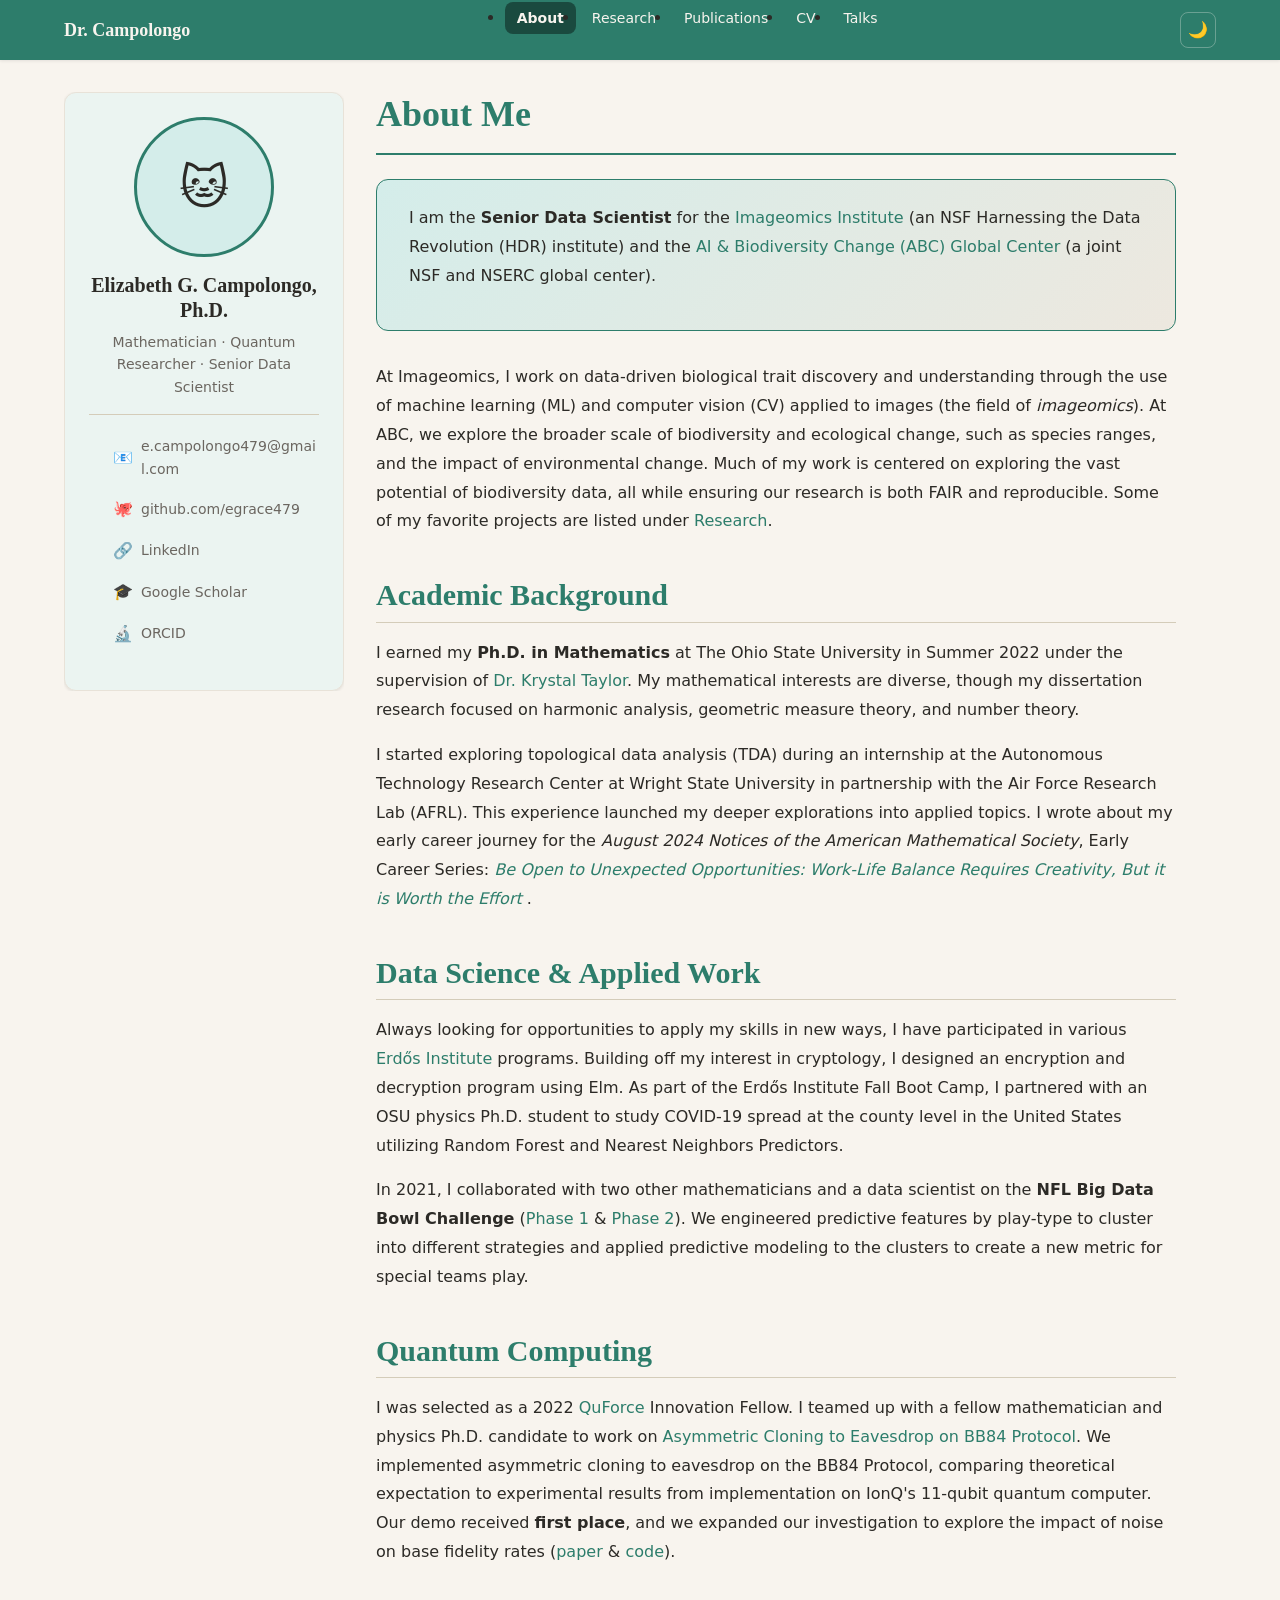
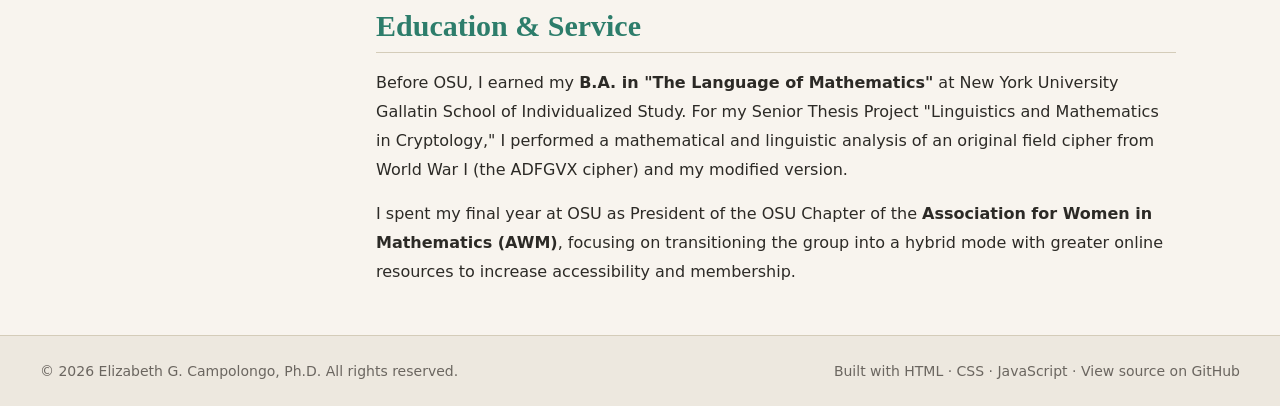
==== commit 9efda695: "Merge 5fde92644c645785e47ea9fe371e3b9a54b07f51 into 0ab996bc42d5e0d3ad628546e6a0189efc4244cc" ====
--- a/index.html
+++ b/index.html
@@ -1,108 +1,161 @@
 <!DOCTYPE html>
-<html lang="en">
+<html lang="en" data-theme="light">
 <head>
-    <meta charset="UTF-8">
-    <meta name="viewport" content="width=device-width, initial-scale=1.0">
-    <meta name="description" content="Dr. Elizabeth G. Campolongo - Mathematician, Quantum Researcher, and Data Scientist">
-    <title>Dr. Elizabeth G. Campolongo</title>
+  <meta charset="UTF-8">
+  <meta name="viewport" content="width=device-width, initial-scale=1.0">
+  <meta name="description"
+        content="Elizabeth G. Campolongo, Ph.D. — Mathematician, Quantum Researcher,
+                 and Senior Data Scientist at the Imageomics Institute.">
+  <title>About | Dr. Elizabeth G. Campolongo</title>
 
-    <!-- Google Fonts -->
-    <link rel="preconnect" href="https://fonts.googleapis.com">
-    <link rel="preconnect" href="https://fonts.gstatic.com" crossorigin>
-    <link href="https://fonts.googleapis.com/css2?family=Alegreya+Sans:ital,wght@0,300;0,400;0,500;0,700;1,300;1,400&family=Alegreya:ital,wght@0,400;0,500;0,700;1,400;1,500&display=swap" rel="stylesheet">
+  <!-- Favicon -->
+  <link rel="icon" type="image/png"
+        href="https://github.com/user-attachments/assets/1509118f-3210-46f3-b133-2cf7e31e3d66">
 
-    <!-- Favicon -->
-    <link rel="icon" type="image/png" href="images/favicon.png">
+  <!-- Stylesheets (order matters: variables first) -->
+  <link rel="stylesheet" href="css/variables.css">
+  <link rel="stylesheet" href="css/reset.css">
+  <link rel="stylesheet" href="css/layout.css">
+  <link rel="stylesheet" href="css/typography.css">
+  <link rel="stylesheet" href="css/components.css">
+  <link rel="stylesheet" href="css/responsive.css">
 
-    <!-- Stylesheet -->
-    <link rel="stylesheet" href="css/style.css">
+  <!--
+    Apply saved theme before first paint to prevent a flash of the wrong theme.
+    This tiny inline script must run synchronously in <head>.
+  -->
+  <script>
+    (function () {
+      var t = localStorage.getItem('egrace-theme') ||
+        (window.matchMedia('(prefers-color-scheme: dark)').matches ? 'dark' : 'light');
+      document.documentElement.setAttribute('data-theme', t);
+    })();
+  </script>
 </head>
 <body>
-    <!-- Navigation -->
-    <nav class="main-nav">
-        <div class="nav-content">
-            <a href="index.html" class="nav-logo">Dr. Campolongo</a>
-            <ul class="nav-links">
-                <li><a href="index.html" class="active">About</a></li>
-                <li><a href="research.html">Research</a></li>
-                <li><a href="cv.html">CV</a></li>
-            </ul>
+
+  <!-- ── Navigation (injected by components.js) ───────────────────────────── -->
+  <header id="site-header" role="banner"></header>
+
+  <!-- ── Page Body ────────────────────────────────────────────────────────── -->
+  <div class="page-wrapper">
+
+    <!-- Author sidebar (injected by components.js) -->
+    <aside id="site-sidebar" role="complementary" aria-label="Author profile"></aside>
+
+    <!-- Main content -->
+    <main id="main-content" role="main">
+      <article class="page-content">
+        <h1 class="page-title">About Me</h1>
+
+        <!-- Quick-role intro highlight -->
+        <div class="highlight-box" role="note">
+          <p>
+            I am the <strong>Senior Data Scientist</strong> for the
+            <a href="https://imageomics.org/" target="_blank" rel="noopener noreferrer">Imageomics Institute</a>
+            (an NSF Harnessing the Data Revolution (HDR) institute) and the
+            <a href="http://abcresearchcenter.org/" target="_blank" rel="noopener noreferrer">AI &amp; Biodiversity Change (ABC) Global Center</a>
+            (a joint NSF and NSERC global center).
+          </p>
         </div>
-    </nav>
 
-    <!-- Main Content -->
-    <main class="container">
-        <div class="content-wrapper">
-            <!-- Sidebar -->
-            <aside class="sidebar">
-                <div class="profile-section">
-                    <div class="profile-image">
-                        <!-- Placeholder for bio picture -->
-                        <img src="images/bio-photo.jpg" alt="Dr. Elizabeth G. Campolongo" onerror="this.src='images/placeholder-profile.svg'">
-                    </div>
-                    <h1 class="profile-name">Elizabeth G. Campolongo, Ph.D.</h1>
-                    <p class="profile-title">Mathematician, Quantum Researcher, and Data Scientist</p>
-                </div>
+        <!-- Bio -->
+        <p>
+          At Imageomics, I work on data-driven biological trait discovery and understanding
+          through the use of machine learning (ML) and computer vision (CV) applied to images
+          (the field of <em>imageomics</em>). At ABC, we explore the broader scale of biodiversity
+          and ecological change, such as species ranges, and the impact of environmental change.
+          Much of my work is centered on exploring the vast potential of biodiversity data, all
+          while ensuring our research is both FAIR and reproducible.
+          Some of my favorite projects are listed under <a href="research.html">Research</a>.
+        </p>
 
-                <!-- Social Links -->
-                <div class="social-links">
-                    <a href="mailto:e.campolongo479@gmail.com" class="social-link" aria-label="Email">
-                        <svg viewBox="0 0 24 24" fill="currentColor">
-                            <path d="M20 4H4c-1.1 0-2 .9-2 2v12c0 1.1.9 2 2 2h16c1.1 0 2-.9 2-2V6c0-1.1-.9-2-2-2zm0 4l-8 5-8-5V6l8 5 8-5v2z"/>
-                        </svg>
-                        <span>Email</span>
-                    </a>
-                    <a href="https://github.com/egrace479" class="social-link" aria-label="GitHub" target="_blank" rel="noopener">
-                        <svg viewBox="0 0 24 24" fill="currentColor">
-                            <path d="M12 2C6.477 2 2 6.477 2 12c0 4.42 2.865 8.17 6.839 9.49.5.092.682-.217.682-.482 0-.237-.008-.866-.013-1.7-2.782.603-3.369-1.34-3.369-1.34-.454-1.156-1.11-1.463-1.11-1.463-.908-.62.069-.608.069-.608 1.003.07 1.531 1.03 1.531 1.03.892 1.529 2.341 1.087 2.91.832.092-.647.35-1.088.636-1.338-2.22-.253-4.555-1.11-4.555-4.943 0-1.091.39-1.984 1.029-2.683-.103-.253-.446-1.27.098-2.647 0 0 .84-.269 2.75 1.025A9.578 9.578 0 0112 6.836c.85.004 1.705.114 2.504.336 1.909-1.294 2.747-1.025 2.747-1.025.546 1.377.203 2.394.1 2.647.64.699 1.028 1.592 1.028 2.683 0 3.842-2.339 4.687-4.566 4.935.359.309.678.919.678 1.852 0 1.336-.012 2.415-.012 2.743 0 .267.18.578.688.48C19.138 20.167 22 16.418 22 12c0-5.523-4.477-10-10-10z"/>
-                        </svg>
-                        <span>GitHub</span>
-                    </a>
-                    <a href="https://scholar.google.com/citations?user=GO6Y7SEAAAAJ&hl=en" class="social-link" aria-label="Google Scholar" target="_blank" rel="noopener">
-                        <svg viewBox="0 0 24 24" fill="currentColor">
-                            <path d="M12 24a7 7 0 110-14 7 7 0 010 14zm0-24L0 9.5l4.838 3.94A8 8 0 0112 9a8 8 0 017.162 4.44L24 9.5z"/>
-                        </svg>
-                        <span>Google Scholar</span>
-                    </a>
-                    <a href="https://www.linkedin.com/in/elizabethcampolongo/" class="social-link" aria-label="LinkedIn" target="_blank" rel="noopener">
-                        <svg viewBox="0 0 24 24" fill="currentColor">
-                            <path d="M20.447 20.452h-3.554v-5.569c0-1.328-.027-3.037-1.852-3.037-1.853 0-2.136 1.445-2.136 2.939v5.667H9.351V9h3.414v1.561h.046c.477-.9 1.637-1.85 3.37-1.85 3.601 0 4.267 2.37 4.267 5.455v6.286zM5.337 7.433c-1.144 0-2.063-.926-2.063-2.065 0-1.138.92-2.063 2.063-2.063 1.14 0 2.064.925 2.064 2.063 0 1.139-.925 2.065-2.064 2.065zm1.782 13.019H3.555V9h3.564v11.452zM22.225 0H1.771C.792 0 0 .774 0 1.729v20.542C0 23.227.792 24 1.771 24h20.451C23.2 24 24 23.227 24 22.271V1.729C24 .774 23.2 0 22.222 0h.003z"/>
-                        </svg>
-                        <span>LinkedIn</span>
-                    </a>
-                    <a href="http://orcid.org/0000-0003-0846-2413" class="social-link" aria-label="ORCID" target="_blank" rel="noopener">
-                        <svg viewBox="0 0 24 24" fill="currentColor">
-                            <path d="M12 0C5.372 0 0 5.372 0 12s5.372 12 12 12 12-5.372 12-12S18.628 0 12 0zM7.369 4.378c.525 0 .947.431.947.947s-.422.947-.947.947a.95.95 0 01-.947-.947c0-.525.422-.947.947-.947zm-.722 3.038h1.444v10.041H6.647V7.416zm3.562 0h3.9c3.712 0 5.344 2.653 5.344 5.025 0 2.578-2.016 5.016-5.325 5.016h-3.919V7.416zm1.444 1.303v7.444h2.297c2.359 0 4.078-1.266 4.078-3.722 0-2.25-1.544-3.722-4.078-3.722h-2.297z"/>
-                        </svg>
-                        <span>ORCID</span>
-                    </a>
-                </div>
-            </aside>
+        <h2>Academic Background</h2>
+        <p>
+          I earned my <strong>Ph.D. in Mathematics</strong> at The Ohio State University in
+          Summer 2022 under the supervision of
+          <a href="https://u.osu.edu/taylor.2952/" target="_blank" rel="noopener noreferrer">Dr. Krystal Taylor</a>.
+          My mathematical interests are diverse, though my dissertation research focused on
+          harmonic analysis, geometric measure theory, and number theory.
+        </p>
+        <p>
+          I started exploring topological data analysis (TDA) during an internship at the
+          Autonomous Technology Research Center at Wright State University in partnership with
+          the Air Force Research Lab (AFRL). This experience launched my deeper explorations
+          into applied topics. I wrote about my early career journey for the
+          <em>August 2024 Notices of the American Mathematical Society</em>, Early Career Series:
+          <a href="https://www.ams.org/journals/notices/202407/noti2970/noti2970.html?adat=August%202024&trk=2970&pdfissue=202407&pdffile=rnoti-p892.pdf&cat=none&type=.html"
+             target="_blank" rel="noopener noreferrer">
+            <em>Be Open to Unexpected Opportunities: Work-Life Balance Requires Creativity,
+            But it is Worth the Effort</em>
+          </a>.
+        </p>
 
-            <!-- Main Content Area -->
-            <article class="main-content">
-                <h2>About Me</h2>
+        <h2>Data Science &amp; Applied Work</h2>
+        <p>
+          Always looking for opportunities to apply my skills in new ways, I have participated
+          in various
+          <a href="https://www.erdosinstitute.org/" target="_blank" rel="noopener noreferrer">Erdős Institute</a>
+          programs. Building off my interest in cryptology, I designed an encryption and
+          decryption program using Elm. As part of the Erdős Institute Fall Boot Camp, I
+          partnered with an OSU physics Ph.D. student to study COVID-19 spread at the county
+          level in the United States utilizing Random Forest and Nearest Neighbors Predictors.
+        </p>
+        <p>
+          In 2021, I collaborated with two other mathematicians and a data scientist on the
+          <strong>NFL Big Data Bowl Challenge</strong>
+          (<a href="https://github.com/egrace479/NFL-BDB-2022" target="_blank" rel="noopener noreferrer">Phase 1</a>
+          &amp;
+          <a href="https://github.com/egrace479/NFL_TDA" target="_blank" rel="noopener noreferrer">Phase 2</a>).
+          We engineered predictive features by play-type to cluster into different strategies
+          and applied predictive modeling to the clusters to create a new metric for special
+          teams play.
+        </p>
 
-                <p>I am the Senior Data Scientist for the <a href="https://imageomics.org/" target="_blank" rel="noopener">Imageomics Institute</a> (an NSF Harnessing the Data Revolution (HDR) institute) and the <a href="http://abcresearchcenter.org/" target="_blank" rel="noopener">AI & Biodiversity Change (ABC) Global Center</a> (a joint NSF and NSERC global center). At Imageomics, I work on data-driven biological trait discovery and understanding through the use of machine learning (ML) and computer vision (CV) applied to images (the field of <em>imageomics</em>). At ABC, we explore the broader scale of biodiversity and ecological change, such as species ranges, and the impact of environmental change. Much of my work is centered on exploring the vast potential of biodiversity data, all while ensuring our research is both FAIR and reproducible. Some of my favorite projects are listed under <a href="research.html">Research</a>.</p>
+        <h2>Quantum Computing</h2>
+        <p>
+          I was selected as a 2022
+          <a href="https://quforce.org/" target="_blank" rel="noopener noreferrer">QuForce</a>
+          Innovation Fellow. I teamed up with a fellow mathematician and physics Ph.D. candidate
+          to work on
+          <a href="https://github.com/egrace479/QuForceBB84Proj" target="_blank" rel="noopener noreferrer">Asymmetric Cloning to Eavesdrop on BB84 Protocol</a>.
+          We implemented asymmetric cloning to eavesdrop on the BB84 Protocol, comparing
+          theoretical expectation to experimental results from implementation on IonQ's 11-qubit
+          quantum computer. Our demo received <strong>first place</strong>, and we expanded our
+          investigation to explore the impact of noise on base fidelity rates
+          (<a href="https://arxiv.org/abs/2409.16284" target="_blank" rel="noopener noreferrer">paper</a>
+          &amp;
+          <a href="https://github.com/egrace479/asymmetric-cloning-BB84" target="_blank" rel="noopener noreferrer">code</a>).
+        </p>
 
-                <p>I earned my Ph.D. in Mathematics at The Ohio State University in Summer 2022 under the supervision of <a href="https://u.osu.edu/taylor.2952/" target="_blank" rel="noopener">Dr. Krystal Taylor</a>. My mathematical interests are diverse, though my dissertation research focused on harmonic analysis, geometric measure theory, and number theory. I started exploring topological data analysis (TDA) during an internship at the Autonomous Technology Research Center at Wright State University in partnership with the Air Force Research Lab (AFRL). This experience launched my deeper explorations into applied topics, as described below. I wrote about my early career journey for the August 2024 Notices of the American Mathematical Society, Early Career Series (<a href="https://www.ams.org/journals/notices/202407/noti2970/noti2970.html?adat=August%202024&trk=2970&pdfissue=202407&pdffile=rnoti-p892.pdf&cat=none&type=.html" target="_blank" rel="noopener"><em>Be Open to Unexpected Opportunities: Work-Life Balance Requires Creativity, But it is Worth the Effort</em></a>).</p>
+        <h2>Education &amp; Service</h2>
+        <p>
+          Before OSU, I earned my <strong>B.A. in "The Language of Mathematics"</strong> at
+          New York University Gallatin School of Individualized Study. For my Senior Thesis
+          Project "Linguistics and Mathematics in Cryptology," I performed a mathematical and
+          linguistic analysis of an original field cipher from World War I (the ADFGVX cipher)
+          and my modified version.
+        </p>
+        <p>
+          I spent my final year at OSU as President of the OSU Chapter of the
+          <strong>Association for Women in Mathematics (AWM)</strong>, focusing on transitioning
+          the group into a hybrid mode with greater online resources to increase accessibility
+          and membership.
+        </p>
+      </article>
+    </main>
+  </div>
 
-                <p>Always looking for opportunities to apply my skills in new ways, I have participated in various <a href="https://www.erdosinstitute.org/" target="_blank" rel="noopener">Erdős Institute</a> programs. Building off my interest in cryptology, I designed an encryption and decryption program using Elm after participating in an Elm workshop at the Erdős Institute. As part of the Erdős Institute Fall Boot Camp, I partnered with an OSU physics Ph.D. student to study COVID-19 spread at the county level in the United States as of December 2020 utilizing Random Forest and Nearest Neighbors Predictors. In 2021, I collaborated with two other mathematicians and a data scientist on the NFL Big Data Bowl Challenge (<a href="https://github.com/egrace479/NFL-BDB-2022" target="_blank" rel="noopener">Phase 1</a> & <a href="https://github.com/egrace479/NFL_TDA" target="_blank" rel="noopener">Phase 2</a>). We engineered predictive features by play-type to cluster into different strategies and applied predictive modeling to the clusters to create a new metric for special teams play.</p>
+  <!-- ── Footer (injected by components.js) ───────────────────────────────── -->
+  <footer id="site-footer" role="contentinfo"></footer>
 
-                <p>The following year, I was selected as a 2022 <a href="https://quforce.org/" target="_blank" rel="noopener">QuForce</a> Innovation Fellow. For that program, I teamed up with a fellow mathematician and physics Ph.D. candidate to work on a quantum computing project (<a href="https://github.com/egrace479/QuForceBB84Proj" target="_blank" rel="noopener">Asymmetric Cloning to Eavesdrop on BB84 Protocol</a>). We implemented asymmetric cloning to eavesdrop on the BB84 Protocol, comparing the theoretical expectation to the experimental results from implementation on IonQ's 11-qubit quantum computer. Our demo received first place, and after the program we expanded our experimental investigation to explore the impact of noise on our base fidelity rates through implementation on IonQ using Native Gates directly (<a href="https://arxiv.org/abs/2409.16284" target="_blank" rel="noopener">paper</a> & <a href="https://github.com/egrace479/asymmetric-cloning-BB84" target="_blank" rel="noopener">associated code</a>).</p>
-
-                <p>Before I came to OSU, I earned my B.A. in "The Language of Mathematics" at New York University Gallatin School of Individualized Study. For my Senior Thesis Project "Linguistics and Mathematics in Cryptology," I performed a mathematical and linguistic analysis of both an original field cipher from World War I (the ADFGVX cipher) and my modified version.</p>
-
-                <p>I spent my final year at OSU as President of the OSU Chapter of the Association for Women in Mathematics (AWM). My focus was on the transition of our group into a hybrid mode with greater resources available online to increase accessibility and membership.</p>
-            </article>
-        </div>
-    </main>
-
-    <!-- Footer -->
-    <footer class="main-footer">
-        <div class="footer-content">
-            <p>&copy; 2025 Elizabeth G. Campolongo. All rights reserved.</p>
-        </div>
-    </footer>
+  <!-- Scripts -->
+  <script src="js/components.js"></script>
+  <script src="js/site.js"></script>
+  <script>
+    // Initialize shared components and site behaviour
+    SiteComponents.init({ activePage: 'about' });
+    SiteApp.init();
+  </script>
 </body>
 </html>
--- a/css/variables.css
+++ b/css/variables.css
@@ -0,0 +1,149 @@
+/**
+ * CSS Custom Properties (Design Tokens)
+ * ======================================
+ * All theme colors, typography, spacing, and other design tokens are defined
+ * here as CSS custom properties. To change the look of the site, edit these
+ * values. Light-mode tokens live on :root; dark-mode overrides live on
+ * [data-theme="dark"].
+ *
+ * Color Palette Inspiration
+ * --------------------------
+ * Warm academic tones pulled from the site mascot (a gray-striped cat with
+ * vivid green eyes, bookshelf backgrounds, and warm wood tones).
+ */
+
+/* ── Light Mode (default) ─────────────────────────────────────────────────── */
+:root {
+  /* Backgrounds */
+  --bg-primary:      #F8F4EE;  /* warm cream — main page background            */
+  --bg-secondary:    #EDE8DF;  /* slightly darker cream — alternating sections  */
+  --bg-sidebar:      #EBF4F1;  /* soft mint — sidebar background               */
+  --bg-card:         #FFFFFF;  /* white — card / panel backgrounds             */
+  --bg-code:         #F3EFE8;  /* warm off-white — inline code backgrounds     */
+
+  /* Text */
+  --text-primary:    #2C2A26;  /* warm charcoal — body text                    */
+  --text-secondary:  #6B6660;  /* medium warm gray — captions, meta text       */
+  --text-inverted:   #F8F4EE;  /* light cream — text on dark backgrounds       */
+
+  /* Accent Colors */
+  --accent-primary:  #2D7D6B;  /* deep teal (cat-eye green meets scholarly)    */
+  --accent-hover:    #235F52;  /* darker teal — hover/active state             */
+  --accent-secondary:#5B8A3C;  /* forest green — secondary emphasis            */
+  --accent-warm:     #C17F3B;  /* warm amber — warm highlights, tags           */
+  --accent-light:    #D4EDEA;  /* very light teal — subtle backgrounds         */
+
+  /* Links */
+  --link-color:      #2D7D6B;
+  --link-hover:      #235F52;
+  --link-visited:    #4A6B8A;
+
+  /* Borders & Dividers */
+  --border-color:    #D4CCB9;
+  --border-subtle:   #E8E2D8;
+
+  /* Shadows */
+  --shadow-sm:       0 1px 3px rgba(44, 42, 38, 0.10);
+  --shadow-md:       0 4px 12px rgba(44, 42, 38, 0.12);
+  --shadow-lg:       0 8px 24px rgba(44, 42, 38, 0.14);
+
+  /* Navigation */
+  --nav-bg:          #2D7D6B;
+  --nav-text:        #F8F4EE;
+  --nav-hover-bg:    #235F52;
+  --nav-active-bg:   #1A4A3F;
+
+  /* ── Typography ──────────────────────────────────────────────────────────── */
+  --font-serif:      Georgia, 'Times New Roman', Times, serif;
+  --font-sans:       system-ui, -apple-system, 'Segoe UI', Roboto, Helvetica, Arial, sans-serif;
+  --font-mono:       'SFMono-Regular', Consolas, 'Liberation Mono', Menlo, monospace;
+
+  --font-size-xs:    0.75rem;   /*  12px */
+  --font-size-sm:    0.875rem;  /*  14px */
+  --font-size-base:  1rem;      /*  16px */
+  --font-size-md:    1.125rem;  /*  18px */
+  --font-size-lg:    1.25rem;   /*  20px */
+  --font-size-xl:    1.5rem;    /*  24px */
+  --font-size-2xl:   1.875rem;  /*  30px */
+  --font-size-3xl:   2.25rem;   /*  36px */
+
+  --line-height-tight:  1.25;
+  --line-height-normal: 1.6;
+  --line-height-loose:  1.8;
+
+  --font-weight-normal: 400;
+  --font-weight-medium: 500;
+  --font-weight-semi:   600;
+  --font-weight-bold:   700;
+
+  /* ── Spacing ─────────────────────────────────────────────────────────────── */
+  --space-1:   0.25rem;   /*  4px */
+  --space-2:   0.5rem;    /*  8px */
+  --space-3:   0.75rem;   /* 12px */
+  --space-4:   1rem;      /* 16px */
+  --space-5:   1.25rem;   /* 20px */
+  --space-6:   1.5rem;    /* 24px */
+  --space-8:   2rem;      /* 32px */
+  --space-10:  2.5rem;    /* 40px */
+  --space-12:  3rem;      /* 48px */
+  --space-16:  4rem;      /* 64px */
+
+  /* ── Layout ──────────────────────────────────────────────────────────────── */
+  --sidebar-width:   280px;
+  --content-max-width: 800px;
+  --page-max-width:  1200px;
+  --nav-height:      60px;
+
+  /* ── Border Radius ───────────────────────────────────────────────────────── */
+  --radius-sm:   4px;
+  --radius-md:   8px;
+  --radius-lg:   12px;
+  --radius-full: 9999px;
+
+  /* ── Transitions ─────────────────────────────────────────────────────────── */
+  --transition-fast:   150ms ease;
+  --transition-normal: 250ms ease;
+  --transition-slow:   400ms ease;
+}
+
+/* ── Dark Mode ────────────────────────────────────────────────────────────── */
+[data-theme="dark"] {
+  /* Backgrounds */
+  --bg-primary:      #1C1E2B;  /* dark navy                                    */
+  --bg-secondary:    #252836;  /* slightly lighter navy                        */
+  --bg-sidebar:      #1A2626;  /* dark teal-black                              */
+  --bg-card:         #252836;  /* card backgrounds                             */
+  --bg-code:         #1F2232;  /* darker navy for code                         */
+
+  /* Text */
+  --text-primary:    #E6E2DC;  /* light warm cream                             */
+  --text-secondary:  #A8A4A0;  /* medium light warm gray                       */
+  --text-inverted:   #1C1E2B;  /* dark — text on light backgrounds             */
+
+  /* Accent Colors */
+  --accent-primary:  #4DBFA0;  /* lighter teal for readability on dark bg      */
+  --accent-hover:    #3DA88A;  /* slightly darker teal                         */
+  --accent-secondary:#7EC354;  /* lighter forest green                         */
+  --accent-warm:     #E0A455;  /* lighter amber                                */
+  --accent-light:    #1E3535;  /* dark teal — subtle background on dark        */
+
+  /* Links */
+  --link-color:      #4DBFA0;
+  --link-hover:      #3DA88A;
+  --link-visited:    #7A9CC0;
+
+  /* Borders & Dividers */
+  --border-color:    #3A4050;
+  --border-subtle:   #2E3240;
+
+  /* Shadows */
+  --shadow-sm:       0 1px 3px rgba(0, 0, 0, 0.30);
+  --shadow-md:       0 4px 12px rgba(0, 0, 0, 0.40);
+  --shadow-lg:       0 8px 24px rgba(0, 0, 0, 0.50);
+
+  /* Navigation */
+  --nav-bg:          #1A2626;
+  --nav-text:        #E6E2DC;
+  --nav-hover-bg:    #243535;
+  --nav-active-bg:   #2D7D6B;
+}
--- a/css/layout.css
+++ b/css/layout.css
@@ -0,0 +1,282 @@
+/**
+ * Layout
+ * =======
+ * Structural layout: navigation, page wrapper, sidebar, main content area,
+ * and footer. Uses CSS Grid and Flexbox for a clean, responsive two-column
+ * layout (sidebar + main content).
+ */
+
+/* ── Body ─────────────────────────────────────────────────────────────────── */
+body {
+  background-color: var(--bg-primary);
+  color: var(--text-primary);
+  font-family: var(--font-sans);
+  font-size: var(--font-size-base);
+  min-height: 100vh;
+  display: flex;
+  flex-direction: column;
+  transition: background-color var(--transition-normal),
+              color var(--transition-normal);
+}
+
+/* ── Top Navigation ───────────────────────────────────────────────────────── */
+#site-header {
+  position: sticky;
+  top: 0;
+  z-index: 100;
+  background-color: var(--nav-bg);
+  box-shadow: var(--shadow-sm);
+}
+
+.masthead {
+  display: flex;
+  align-items: center;
+  justify-content: space-between;
+  max-width: var(--page-max-width);
+  margin: 0 auto;
+  padding: 0 var(--space-6);
+  height: var(--nav-height);
+  gap: var(--space-4);
+}
+
+/* Site logo / name in nav */
+.masthead__title {
+  font-family: var(--font-serif);
+  font-size: var(--font-size-md);
+  font-weight: var(--font-weight-bold);
+  color: var(--nav-text);
+  text-decoration: none;
+  white-space: nowrap;
+  display: flex;
+  align-items: center;
+  gap: var(--space-2);
+  flex-shrink: 0;
+}
+
+.masthead__title:hover,
+.masthead__title:visited {
+  color: var(--nav-text);
+  text-decoration-color: transparent;
+}
+
+.masthead__title img {
+  width: 32px;
+  height: 32px;
+  border-radius: var(--radius-full);
+  object-fit: cover;
+}
+
+/* Navigation links */
+.masthead__nav {
+  display: flex;
+  align-items: center;
+  gap: var(--space-1);
+  list-style: none;
+  flex-wrap: wrap;
+}
+
+.masthead__nav-link {
+  color: var(--nav-text);
+  text-decoration: none;
+  font-size: var(--font-size-sm);
+  font-weight: var(--font-weight-medium);
+  padding: var(--space-2) var(--space-3);
+  border-radius: var(--radius-md);
+  transition: background-color var(--transition-fast);
+  white-space: nowrap;
+}
+
+.masthead__nav-link:hover,
+.masthead__nav-link:visited {
+  color: var(--nav-text);
+  background-color: var(--nav-hover-bg);
+  text-decoration-color: transparent;
+}
+
+.masthead__nav-link.active {
+  background-color: var(--nav-active-bg);
+  font-weight: var(--font-weight-semi);
+}
+
+/* Theme toggle and mobile menu buttons (right side of nav) */
+.masthead__controls {
+  display: flex;
+  align-items: center;
+  gap: var(--space-2);
+  flex-shrink: 0;
+}
+
+.btn-icon {
+  display: flex;
+  align-items: center;
+  justify-content: center;
+  width: 36px;
+  height: 36px;
+  border-radius: var(--radius-md);
+  color: var(--nav-text);
+  background: transparent;
+  border: 1px solid rgba(248, 244, 238, 0.3);
+  cursor: pointer;
+  font-size: var(--font-size-base);
+  transition: background-color var(--transition-fast);
+  line-height: 1;
+}
+
+.btn-icon:hover {
+  background-color: var(--nav-hover-bg);
+}
+
+/* Mobile menu toggle — hidden on desktop */
+#mobile-menu-toggle {
+  display: none;
+}
+
+/* ── Page Wrapper (sidebar + main) ────────────────────────────────────────── */
+.page-wrapper {
+  display: flex;
+  align-items: flex-start;
+  max-width: var(--page-max-width);
+  margin: 0 auto;
+  padding: var(--space-8) var(--space-6);
+  gap: var(--space-8);
+  flex: 1;
+  width: 100%;
+}
+
+/* ── Sidebar (Author Profile) ─────────────────────────────────────────────── */
+#site-sidebar {
+  width: var(--sidebar-width);
+  flex-shrink: 0;
+  position: sticky;
+  top: calc(var(--nav-height) + var(--space-4));
+  max-height: calc(100vh - var(--nav-height) - var(--space-8));
+  overflow-y: auto;
+  /* Hide scrollbar but allow scrolling */
+  scrollbar-width: thin;
+  scrollbar-color: var(--border-color) transparent;
+}
+
+.author-profile {
+  background-color: var(--bg-sidebar);
+  border-radius: var(--radius-lg);
+  padding: var(--space-6);
+  border: 1px solid var(--border-subtle);
+  box-shadow: var(--shadow-sm);
+  text-align: center;
+}
+
+.author-profile__avatar {
+  width: 140px;
+  height: 140px;
+  border-radius: var(--radius-full);
+  object-fit: cover;
+  border: 3px solid var(--accent-primary);
+  margin: 0 auto var(--space-4);
+  box-shadow: var(--shadow-md);
+}
+
+/* Fallback avatar if image fails to load */
+.author-profile__avatar-placeholder {
+  width: 140px;
+  height: 140px;
+  border-radius: var(--radius-full);
+  background-color: var(--accent-light);
+  border: 3px solid var(--accent-primary);
+  margin: 0 auto var(--space-4);
+  display: flex;
+  align-items: center;
+  justify-content: center;
+  font-size: 3rem;
+}
+
+.author-profile__name {
+  font-family: var(--font-serif);
+  font-size: var(--font-size-lg);
+  font-weight: var(--font-weight-bold);
+  color: var(--text-primary);
+  margin-bottom: var(--space-2);
+  line-height: var(--line-height-tight);
+}
+
+.author-profile__bio {
+  font-size: var(--font-size-sm);
+  color: var(--text-secondary);
+  margin-bottom: var(--space-4);
+  line-height: var(--line-height-normal);
+}
+
+.author-profile__divider {
+  border-top: 1px solid var(--border-color);
+  margin: var(--space-4) 0;
+}
+
+/* Contact and social links in sidebar */
+.author-profile__links {
+  list-style: none;
+  text-align: left;
+}
+
+.author-profile__links li {
+  display: flex;
+  align-items: center;
+  gap: var(--space-2);
+  font-size: var(--font-size-sm);
+  padding: var(--space-1) 0;
+}
+
+.author-profile__links a {
+  color: var(--text-secondary);
+  text-decoration: none;
+  word-break: break-all;
+  transition: color var(--transition-fast);
+}
+
+.author-profile__links a:hover {
+  color: var(--accent-primary);
+  text-decoration-color: var(--accent-primary);
+}
+
+.author-profile__links .link-icon {
+  font-size: var(--font-size-base);
+  flex-shrink: 0;
+  width: 20px;
+  text-align: center;
+}
+
+/* ── Main Content Area ────────────────────────────────────────────────────── */
+#main-content {
+  flex: 1;
+  min-width: 0; /* prevent flex children from overflowing */
+}
+
+.page-content {
+  max-width: var(--content-max-width);
+}
+
+/* ── Footer ───────────────────────────────────────────────────────────────── */
+#site-footer {
+  background-color: var(--bg-secondary);
+  border-top: 1px solid var(--border-color);
+  padding: var(--space-6) var(--space-6);
+  margin-top: auto;
+}
+
+.footer-inner {
+  max-width: var(--page-max-width);
+  margin: 0 auto;
+  display: flex;
+  flex-wrap: wrap;
+  align-items: center;
+  justify-content: space-between;
+  gap: var(--space-4);
+  font-size: var(--font-size-sm);
+  color: var(--text-secondary);
+}
+
+.footer-inner a {
+  color: var(--text-secondary);
+}
+
+.footer-inner a:hover {
+  color: var(--accent-primary);
+}
--- a/css/typography.css
+++ b/css/typography.css
@@ -0,0 +1,294 @@
+/**
+ * Typography
+ * ===========
+ * Font sizes, weights, spacing, and styles for all text content. Headings
+ * use a serif font (academic feel); body uses a clean sans-serif.
+ */
+
+/* ── Headings ─────────────────────────────────────────────────────────────── */
+h1, h2, h3, h4, h5, h6 {
+  font-family: var(--font-serif);
+  color: var(--text-primary);
+  line-height: var(--line-height-tight);
+  font-weight: var(--font-weight-bold);
+}
+
+.page-title {
+  font-size: var(--font-size-3xl);
+  margin-bottom: var(--space-6);
+  padding-bottom: var(--space-4);
+  border-bottom: 2px solid var(--accent-primary);
+  color: var(--accent-primary);
+}
+
+h2 {
+  font-size: var(--font-size-2xl);
+  margin-top: var(--space-10);
+  margin-bottom: var(--space-4);
+  color: var(--accent-primary);
+  padding-bottom: var(--space-2);
+  border-bottom: 1px solid var(--border-color);
+}
+
+h3 {
+  font-size: var(--font-size-xl);
+  margin-top: var(--space-6);
+  margin-bottom: var(--space-3);
+  color: var(--text-primary);
+}
+
+h4 {
+  font-size: var(--font-size-lg);
+  margin-top: var(--space-5);
+  margin-bottom: var(--space-2);
+  color: var(--text-primary);
+}
+
+h5 {
+  font-size: var(--font-size-base);
+  margin-top: var(--space-4);
+  margin-bottom: var(--space-2);
+  font-weight: var(--font-weight-semi);
+  color: var(--text-secondary);
+  text-transform: uppercase;
+  letter-spacing: 0.05em;
+}
+
+/* ── Body Text ────────────────────────────────────────────────────────────── */
+p {
+  margin-bottom: var(--space-4);
+  line-height: var(--line-height-loose);
+  color: var(--text-primary);
+}
+
+/* ── Lists ────────────────────────────────────────────────────────────────── */
+ul, ol {
+  padding-left: var(--space-6);
+  margin-bottom: var(--space-4);
+}
+
+li {
+  margin-bottom: var(--space-2);
+  line-height: var(--line-height-normal);
+}
+
+ul li {
+  list-style-type: disc;
+}
+
+ol li {
+  list-style-type: decimal;
+}
+
+/* Nested lists */
+ul ul, ol ol, ul ol, ol ul {
+  margin-top: var(--space-2);
+  margin-bottom: var(--space-2);
+}
+
+/* ── Inline Elements ──────────────────────────────────────────────────────── */
+strong, b {
+  font-weight: var(--font-weight-bold);
+}
+
+em, i {
+  font-style: italic;
+}
+
+/* Inline code */
+code {
+  font-family: var(--font-mono);
+  font-size: 0.9em;
+  background-color: var(--bg-code);
+  color: var(--accent-warm);
+  padding: 0.1em 0.35em;
+  border-radius: var(--radius-sm);
+  border: 1px solid var(--border-subtle);
+}
+
+/* Code blocks */
+pre {
+  background-color: var(--bg-code);
+  border: 1px solid var(--border-color);
+  border-radius: var(--radius-md);
+  padding: var(--space-4);
+  overflow-x: auto;
+  margin-bottom: var(--space-6);
+}
+
+pre code {
+  background: none;
+  border: none;
+  padding: 0;
+  font-size: var(--font-size-sm);
+  color: var(--text-primary);
+}
+
+/* Blockquotes */
+blockquote {
+  border-left: 4px solid var(--accent-primary);
+  padding: var(--space-3) var(--space-5);
+  margin: var(--space-6) 0;
+  background-color: var(--accent-light);
+  border-radius: 0 var(--radius-md) var(--radius-md) 0;
+  font-style: italic;
+  color: var(--text-secondary);
+}
+
+blockquote p:last-child {
+  margin-bottom: 0;
+}
+
+/* ── CV / Academic Entries ────────────────────────────────────────────────── */
+/* Used for CV-style "entry" sections */
+.cv-section {
+  margin-bottom: var(--space-8);
+}
+
+.cv-entry {
+  position: relative;
+  margin-bottom: var(--space-4);
+  padding: var(--space-4);
+  background-color: var(--bg-card);
+  border: 1px solid var(--border-subtle);
+  border-left: 4px solid var(--accent-primary);
+  border-radius: 0 var(--radius-md) var(--radius-md) 0;
+  transition: box-shadow var(--transition-fast);
+}
+
+.cv-entry:hover {
+  box-shadow: var(--shadow-md);
+}
+
+.cv-entry__header {
+  display: flex;
+  flex-wrap: wrap;
+  justify-content: space-between;
+  align-items: baseline;
+  gap: var(--space-2);
+  margin-bottom: var(--space-2);
+}
+
+.cv-entry__title {
+  font-family: var(--font-serif);
+  font-size: var(--font-size-md);
+  font-weight: var(--font-weight-semi);
+  color: var(--text-primary);
+}
+
+.cv-entry__org {
+  font-style: italic;
+  color: var(--text-secondary);
+}
+
+.cv-entry__date {
+  font-size: var(--font-size-sm);
+  color: var(--text-secondary);
+  white-space: nowrap;
+}
+
+.cv-entry__details {
+  font-size: var(--font-size-sm);
+  color: var(--text-primary);
+  margin-top: var(--space-2);
+}
+
+.cv-entry__details ul {
+  margin-bottom: 0;
+}
+
+/* Right-side cluster inside cv-entry__header: holds optional badge(s) + date */
+.cv-entry__header-right {
+  display: flex;
+  align-items: center;
+  gap: var(--space-2);
+  flex-shrink: 0;
+}
+
+/* Link-button row at the bottom of a cv-entry (talks / CV project entries) */
+.cv-entry__links {
+  display: flex;
+  flex-wrap: wrap;
+  gap: var(--space-2);
+  margin-top: var(--space-3);
+}
+
+/* Publication entry */
+.pub-entry {
+  margin-bottom: var(--space-5);
+  padding: var(--space-4);
+  background-color: var(--bg-card);
+  border: 1px solid var(--border-subtle);
+  border-left: 4px solid var(--accent-primary);
+  border-radius: 0 var(--radius-md) var(--radius-md) 0;
+  transition: box-shadow var(--transition-fast);
+}
+
+.pub-entry:hover {
+  box-shadow: var(--shadow-md);
+}
+
+/* Title + badge row at the top of a pub-entry */
+.pub-entry__header {
+  display: flex;
+  justify-content: space-between;
+  align-items: flex-start;
+  gap: var(--space-3);
+  margin-bottom: var(--space-1);
+}
+
+.pub-entry__header .pub-entry__title {
+  margin-bottom: 0;
+}
+
+.pub-entry__badges {
+  display: flex;
+  flex-wrap: wrap;
+  gap: var(--space-1);
+  flex-shrink: 0;
+  justify-content: flex-end;
+}
+
+.pub-entry__title {
+  font-weight: var(--font-weight-semi);
+  margin-bottom: var(--space-1);
+  color: var(--text-primary);
+  min-width: 0;
+}
+
+.pub-entry__authors {
+  font-size: var(--font-size-sm);
+  color: var(--text-secondary);
+  margin-bottom: var(--space-1);
+}
+
+.pub-entry__venue {
+  font-size: var(--font-size-sm);
+  color: var(--text-secondary);
+  font-style: italic;
+  margin-bottom: var(--space-2);
+}
+
+.pub-entry__links {
+  display: flex;
+  flex-wrap: wrap;
+  gap: var(--space-2);
+}
+
+/* Download CV button area */
+.cv-download-banner {
+  display: flex;
+  align-items: center;
+  gap: var(--space-4);
+  background-color: var(--accent-light);
+  border: 1px solid var(--accent-primary);
+  border-radius: var(--radius-md);
+  padding: var(--space-4) var(--space-6);
+  margin-bottom: var(--space-8);
+}
+
+.cv-download-banner p {
+  margin-bottom: 0;
+  color: var(--text-secondary);
+  font-size: var(--font-size-sm);
+}
--- a/css/components.css
+++ b/css/components.css
@@ -0,0 +1,334 @@
+/**
+ * Components
+ * ===========
+ * Reusable UI components: buttons, badges/tags, cards, notices, and the
+ * research project cards used on the Research page.
+ */
+
+/* ── Buttons ──────────────────────────────────────────────────────────────── */
+.btn {
+  display: inline-flex;
+  align-items: center;
+  justify-content: center;
+  gap: var(--space-2);
+  padding: var(--space-3) var(--space-5);
+  font-size: var(--font-size-sm);
+  font-weight: var(--font-weight-medium);
+  border-radius: var(--radius-md);
+  text-decoration: none;
+  cursor: pointer;
+  transition: background-color var(--transition-fast),
+              color var(--transition-fast),
+              box-shadow var(--transition-fast),
+              border-color var(--transition-fast);
+  border: 2px solid transparent;
+  line-height: 1;
+  white-space: nowrap;
+}
+
+/* Primary button */
+.btn-primary {
+  background-color: var(--accent-primary);
+  color: var(--text-inverted);
+  border-color: var(--accent-primary);
+}
+
+.btn-primary:hover,
+.btn-primary:visited {
+  background-color: var(--accent-hover);
+  border-color: var(--accent-hover);
+  color: var(--text-inverted);
+  text-decoration-color: transparent;
+  box-shadow: var(--shadow-md);
+}
+
+/* Outlined button */
+.btn-outline {
+  background-color: transparent;
+  color: var(--accent-primary);
+  border-color: var(--accent-primary);
+}
+
+.btn-outline:hover,
+.btn-outline:visited {
+  background-color: var(--accent-primary);
+  color: var(--text-inverted);
+  text-decoration-color: transparent;
+}
+
+/* Small button variant */
+.btn-sm {
+  padding: var(--space-1) var(--space-3);
+  font-size: var(--font-size-xs);
+}
+
+/* ── Badges / Tags ────────────────────────────────────────────────────────── */
+.badge {
+  display: inline-flex;
+  align-items: center;
+  padding: 2px var(--space-3);
+  font-size: var(--font-size-xs);
+  font-weight: var(--font-weight-medium);
+  border-radius: var(--radius-full);
+  line-height: 1.6;
+  white-space: nowrap;
+  text-decoration: none;
+}
+
+.badge-teal {
+  background-color: var(--accent-light);
+  color: var(--accent-primary);
+  border: 1px solid var(--accent-primary);
+}
+
+.badge-green {
+  background-color: #EAF3E3;
+  color: var(--accent-secondary);
+  border: 1px solid var(--accent-secondary);
+}
+
+[data-theme="dark"] .badge-green {
+  background-color: #1E2E18;
+}
+
+.badge-warm {
+  background-color: #F7EDD8;
+  color: #8B5A0A;
+  border: 1px solid var(--accent-warm);
+}
+
+[data-theme="dark"] .badge-warm {
+  background-color: #2E2010;
+  color: var(--accent-warm);
+}
+
+/* ── Project / Research Cards ─────────────────────────────────────────────── */
+.card {
+  background-color: var(--bg-card);
+  border: 1px solid var(--border-subtle);
+  border-radius: var(--radius-lg);
+  padding: var(--space-6);
+  transition: box-shadow var(--transition-normal),
+              transform var(--transition-normal);
+}
+
+.card:hover {
+  box-shadow: var(--shadow-md);
+  transform: translateY(-2px);
+}
+
+.card__title {
+  font-family: var(--font-serif);
+  font-size: var(--font-size-lg);
+  font-weight: var(--font-weight-semi);
+  color: var(--text-primary);
+  margin-bottom: var(--space-2);
+}
+
+.card__title a {
+  color: inherit;
+  text-decoration: none;
+}
+
+.card__title a:hover {
+  color: var(--accent-primary);
+  text-decoration-color: var(--accent-primary);
+}
+
+.card__meta {
+  font-size: var(--font-size-sm);
+  color: var(--text-secondary);
+  margin-bottom: var(--space-3);
+  font-style: italic;
+}
+
+.card__description {
+  font-size: var(--font-size-sm);
+  color: var(--text-secondary);
+  line-height: var(--line-height-normal);
+  margin-bottom: var(--space-4);
+}
+
+.card__footer {
+  display: flex;
+  flex-wrap: wrap;
+  gap: var(--space-2);
+  align-items: center;
+}
+
+/* Project card grid */
+.card-grid {
+  display: grid;
+  grid-template-columns: repeat(auto-fill, minmax(280px, 1fr));
+  gap: var(--space-5);
+  margin-bottom: var(--space-8);
+}
+
+/* ── Highlight / Featured Section ─────────────────────────────────────────── */
+.highlight-box {
+  background: linear-gradient(135deg, var(--accent-light) 0%, var(--bg-secondary) 100%);
+  border: 1px solid var(--accent-primary);
+  border-radius: var(--radius-lg);
+  padding: var(--space-6) var(--space-8);
+  margin-bottom: var(--space-8);
+}
+
+.highlight-box h2 {
+  border-bottom: none;
+  margin-top: 0;
+  font-size: var(--font-size-xl);
+}
+
+/* ── Notice / Alert Boxes ─────────────────────────────────────────────────── */
+.notice {
+  border-radius: var(--radius-md);
+  padding: var(--space-4) var(--space-5);
+  margin-bottom: var(--space-5);
+  border-left: 4px solid;
+  font-size: var(--font-size-sm);
+}
+
+.notice p:last-child { margin-bottom: 0; }
+
+.notice-info {
+  background-color: var(--accent-light);
+  border-color: var(--accent-primary);
+  color: var(--text-primary);
+}
+
+.notice-warm {
+  background-color: #FEF3E2;
+  border-color: var(--accent-warm);
+  color: var(--text-primary);
+}
+
+[data-theme="dark"] .notice-warm {
+  background-color: #2A2010;
+}
+
+/* ── Award / Recognition Items ────────────────────────────────────────────── */
+.award-item {
+  display: flex;
+  align-items: flex-start;
+  gap: var(--space-3);
+  padding: var(--space-3) 0;
+  border-bottom: 1px solid var(--border-subtle);
+}
+
+.award-item:last-child {
+  border-bottom: none;
+}
+
+.award-item__icon {
+  font-size: var(--font-size-lg);
+  flex-shrink: 0;
+  margin-top: 2px;
+}
+
+.award-item__text {
+  font-size: var(--font-size-sm);
+  color: var(--text-primary);
+  line-height: var(--line-height-normal);
+}
+
+/* ── Skills Grid ──────────────────────────────────────────────────────────── */
+.skills-grid {
+  display: grid;
+  grid-template-columns: repeat(auto-fill, minmax(240px, 1fr));
+  gap: var(--space-4);
+  margin-bottom: var(--space-6);
+}
+
+.skill-category {
+  background-color: var(--bg-card);
+  border: 1px solid var(--border-subtle);
+  border-radius: var(--radius-md);
+  padding: var(--space-4);
+}
+
+.skill-category h4 {
+  font-size: var(--font-size-sm);
+  text-transform: uppercase;
+  letter-spacing: 0.05em;
+  color: var(--accent-primary);
+  margin-bottom: var(--space-3);
+  margin-top: 0;
+}
+
+.skill-tags {
+  display: flex;
+  flex-wrap: wrap;
+  gap: var(--space-2);
+}
+
+/* ── 404 Page ─────────────────────────────────────────────────────────────── */
+.page-404 {
+  display: flex;
+  flex-direction: column;
+  align-items: center;
+  text-align: center;
+  padding: var(--space-12) var(--space-6);
+  min-height: 60vh;
+  justify-content: center;
+}
+
+.page-404 img {
+  max-width: 560px;
+  width: 100%;
+  border-radius: var(--radius-lg);
+  box-shadow: var(--shadow-lg);
+  margin-bottom: var(--space-8);
+}
+
+.page-404 h1 {
+  font-size: var(--font-size-3xl);
+  color: var(--accent-primary);
+  margin-bottom: var(--space-3);
+}
+
+.page-404 p {
+  color: var(--text-secondary);
+  font-size: var(--font-size-md);
+  margin-bottom: var(--space-6);
+  max-width: 420px;
+}
+
+/* ── Table of Contents / Jump Links ──────────────────────────────────────── */
+.toc {
+  background-color: var(--bg-secondary);
+  border: 1px solid var(--border-color);
+  border-radius: var(--radius-md);
+  padding: var(--space-4) var(--space-5);
+  margin-bottom: var(--space-8);
+  font-size: var(--font-size-sm);
+}
+
+.toc__title {
+  font-weight: var(--font-weight-semi);
+  color: var(--text-secondary);
+  text-transform: uppercase;
+  letter-spacing: 0.05em;
+  font-size: var(--font-size-xs);
+  margin-bottom: var(--space-3);
+  font-family: var(--font-sans);
+}
+
+.toc ul {
+  list-style: none;
+  padding: 0;
+  margin: 0;
+}
+
+.toc li {
+  margin-bottom: var(--space-1);
+}
+
+.toc a {
+  color: var(--text-secondary);
+  text-decoration: none;
+  font-size: var(--font-size-sm);
+}
+
+.toc a:hover {
+  color: var(--accent-primary);
+}
--- a/css/responsive.css
+++ b/css/responsive.css
@@ -0,0 +1,211 @@
+/**
+ * Responsive Design
+ * ==================
+ * Media queries for tablet and mobile viewports. The site uses a
+ * desktop-first approach with breakpoints at 900px (tablet) and 600px
+ * (mobile). The sidebar collapses into a drawer on small screens.
+ *
+ * Breakpoints:
+ *   lg  > 900px  — full desktop layout (sidebar + content side-by-side)
+ *   md  ≤ 900px  — tablet: sidebar collapses, single column
+ *   sm  ≤ 600px  — mobile: tighter padding, stacked nav
+ */
+
+/* ── Tablet (≤ 900px) ─────────────────────────────────────────────────────── */
+@media (max-width: 900px) {
+  /* Show mobile menu toggle, hide desktop nav */
+  #mobile-menu-toggle {
+    display: flex;
+  }
+
+  .masthead__nav {
+    /* Off-canvas drawer */
+    position: fixed;
+    top: var(--nav-height);
+    right: 0;
+    width: 240px;
+    height: calc(100vh - var(--nav-height));
+    background-color: var(--nav-bg);
+    flex-direction: column;
+    align-items: flex-start;
+    gap: 0;
+    padding: var(--space-4) var(--space-4);
+    box-shadow: var(--shadow-lg);
+    transform: translateX(100%);
+    transition: transform var(--transition-normal);
+    z-index: 99;
+    overflow-y: auto;
+    flex-wrap: nowrap;
+  }
+
+  .masthead__nav.is-open {
+    transform: translateX(0);
+  }
+
+  .masthead__nav-link {
+    width: 100%;
+    padding: var(--space-3) var(--space-4);
+    border-radius: var(--radius-sm);
+  }
+
+  /* Overlay when mobile menu is open */
+  .nav-overlay {
+    display: none;
+    position: fixed;
+    inset: 0;
+    background: rgba(0,0,0,0.4);
+    z-index: 98;
+  }
+
+  .nav-overlay.is-open {
+    display: block;
+  }
+
+  /* Stack layout: sidebar above content */
+  .page-wrapper {
+    flex-direction: column;
+    padding: var(--space-6) var(--space-5);
+    gap: var(--space-6);
+  }
+
+  /* Sidebar becomes a horizontal strip */
+  #site-sidebar {
+    width: 100%;
+    position: static;
+    max-height: none;
+    overflow: visible;
+  }
+
+  .author-profile {
+    display: flex;
+    align-items: center;
+    text-align: left;
+    gap: var(--space-5);
+    padding: var(--space-4) var(--space-5);
+  }
+
+  .author-profile__avatar,
+  .author-profile__avatar-placeholder {
+    width: 80px;
+    height: 80px;
+    flex-shrink: 0;
+    margin: 0;
+  }
+
+  .author-profile__content {
+    flex: 1;
+    min-width: 0;
+  }
+
+  .author-profile__name {
+    font-size: var(--font-size-base);
+    margin-bottom: var(--space-1);
+  }
+
+  .author-profile__bio {
+    margin-bottom: var(--space-2);
+  }
+
+  .author-profile__divider {
+    display: none;
+  }
+
+  .author-profile__links {
+    display: flex;
+    flex-wrap: wrap;
+    gap: var(--space-3) var(--space-5);
+  }
+
+  /* Tighten card grids */
+  .card-grid {
+    grid-template-columns: 1fr;
+  }
+}
+
+/* ── Mobile (≤ 600px) ─────────────────────────────────────────────────────── */
+@media (max-width: 600px) {
+  :root {
+    --font-size-3xl: 1.75rem;
+    --font-size-2xl: 1.5rem;
+  }
+
+  .masthead {
+    padding: 0 var(--space-4);
+  }
+
+  .masthead__title span {
+    display: none; /* show only logo icon on very small screens */
+  }
+
+  .page-wrapper {
+    padding: var(--space-4) var(--space-4);
+  }
+
+  .author-profile {
+    flex-direction: column;
+    text-align: center;
+  }
+
+  .author-profile__avatar,
+  .author-profile__avatar-placeholder {
+    margin: 0 auto;
+  }
+
+  .author-profile__links {
+    justify-content: center;
+  }
+
+  .page-404 img {
+    max-width: 100%;
+  }
+
+  .cv-download-banner {
+    flex-direction: column;
+    text-align: center;
+  }
+
+  .highlight-box {
+    padding: var(--space-4) var(--space-5);
+  }
+
+  /* Full-width buttons on mobile */
+  .page-404 .btn {
+    width: 100%;
+    justify-content: center;
+  }
+
+  /* Stack CV entry headers vertically */
+  .cv-entry__header {
+    flex-direction: column;
+  }
+}
+
+/* ── Print ────────────────────────────────────────────────────────────────── */
+@media print {
+  #site-header,
+  #site-sidebar,
+  #site-footer {
+    display: none;
+  }
+
+  .page-wrapper {
+    padding: 0;
+  }
+
+  #main-content {
+    width: 100%;
+  }
+
+  a {
+    text-decoration: underline;
+    color: inherit;
+  }
+
+  /* Show link URLs after anchors for printed CV */
+  .pub-entry a[href]::after,
+  .cv-entry a[href]::after {
+    content: " (" attr(href) ")";
+    font-size: 0.75em;
+    color: #555;
+  }
+}
